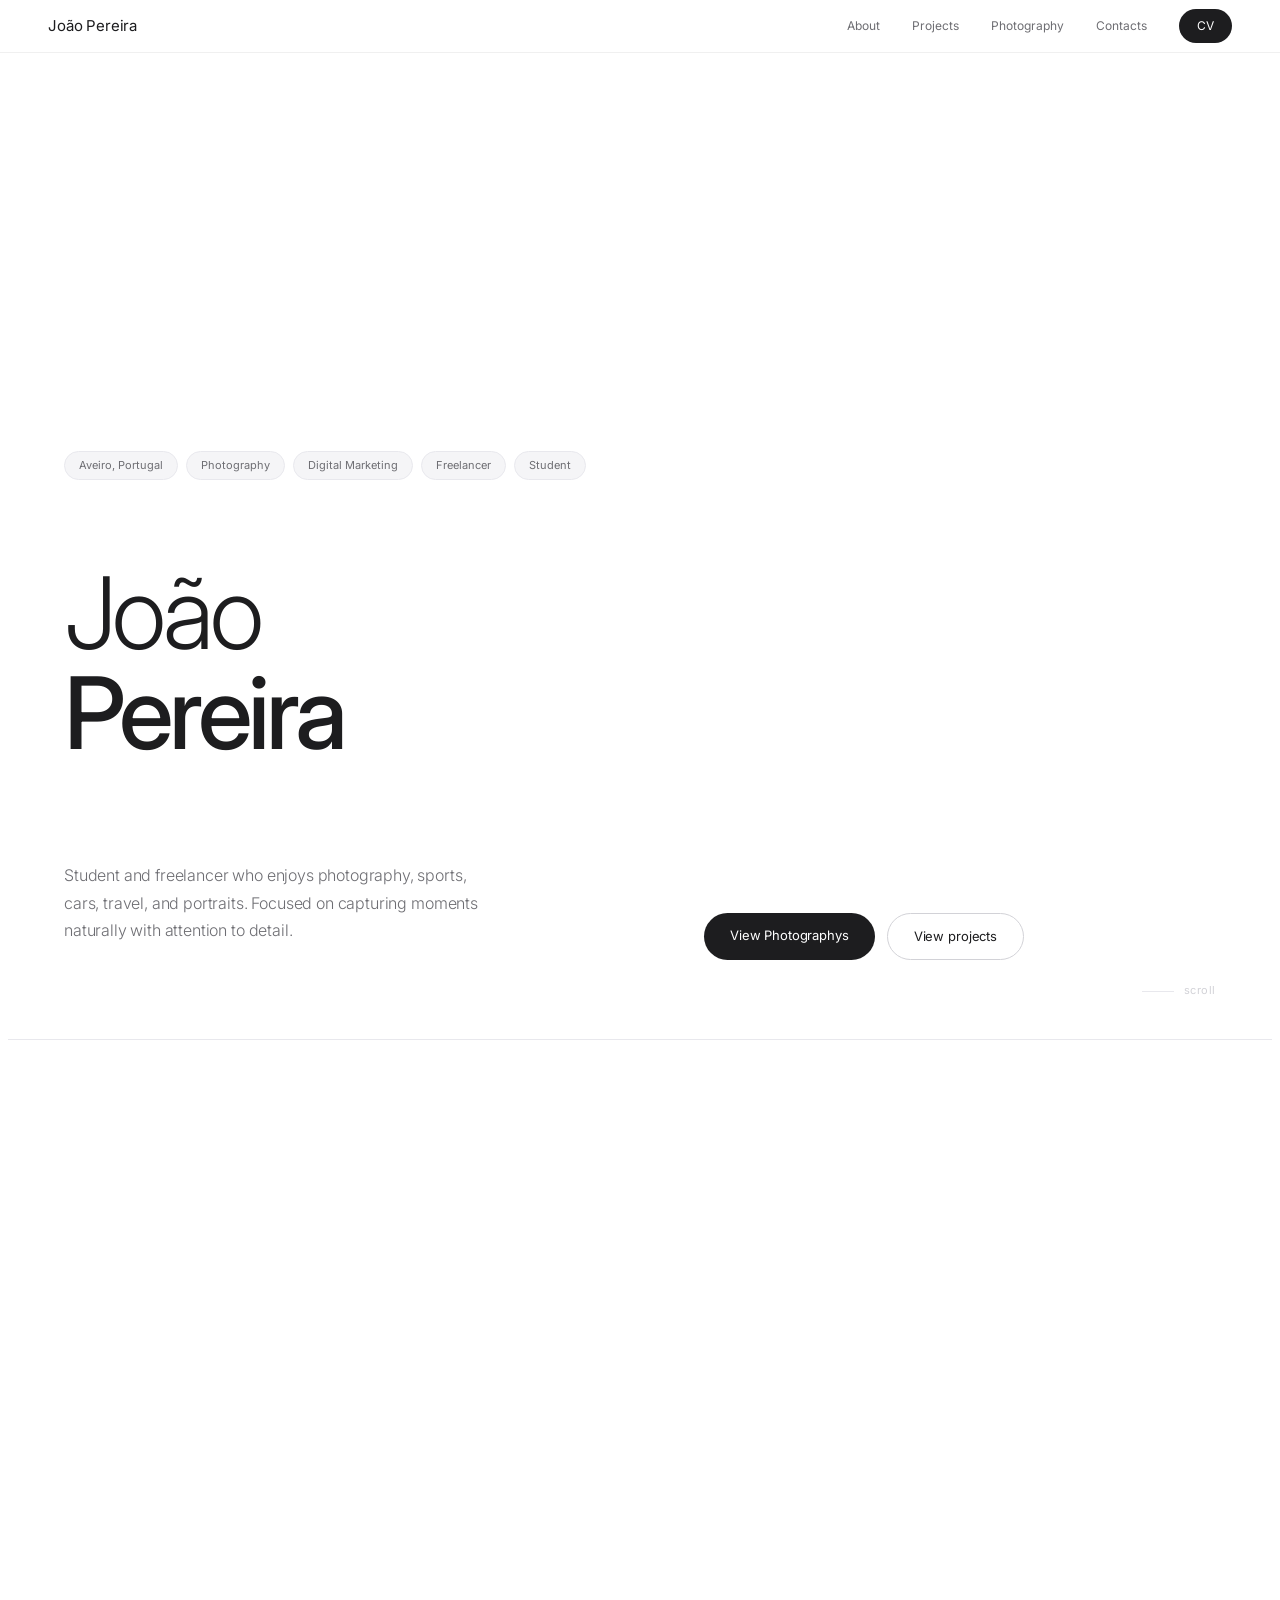
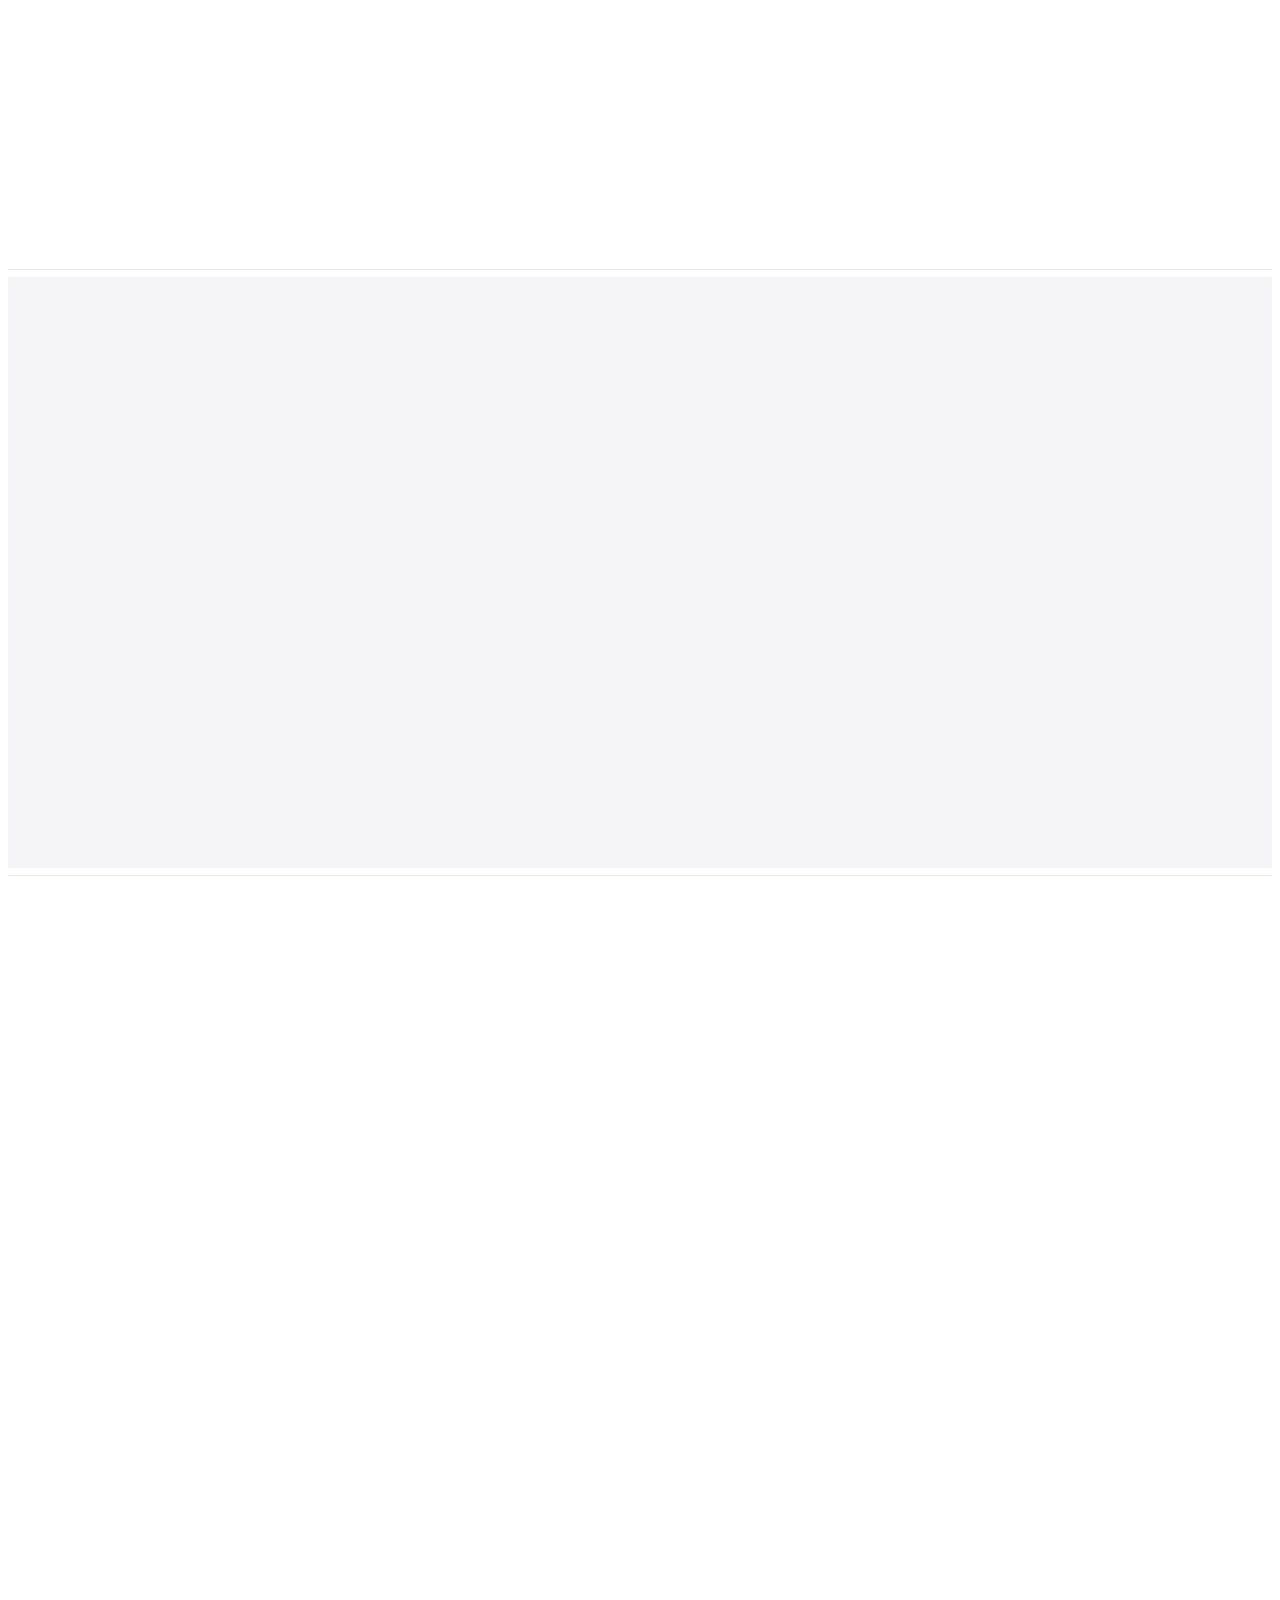
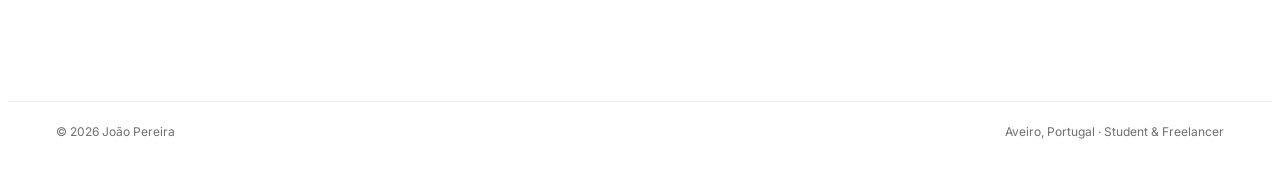
==== index.html @ 610ff846 "Remove duplicate script tag in index.html" ====
<!DOCTYPE html>
<html lang="pt">
<head>
<link rel="stylesheet" href="style.css">
<meta charset="UTF-8">
<meta name="viewport" content="width=device-width, initial-scale=1.0">
<title>João Pereira</title>
<link rel="icon" type="image/png" sizes="32x32" href="logoJP_3.png">
<link href="https://fonts.googleapis.com/css2?family=Inter:wght@300;400;500&display=swap" rel="stylesheet">
</head>
<script src="script.js" defer></script>
<body>

<header>
  <a href="#" class="logo">João Pereira</a>
  <nav>
    <a href="#sobre">About</a>
    <a href="#projetos">Projects</a>
    <a href="#fotografia">Photography</a>
    <a href="#contacto">Contacts</a>
    <a href="#" onclick="openCV();return false;" class="nav-cv">CV</a>
  </nav>
</header>

<section class="hero">
  <div class="hero-bg-img"></div>
  <div class="hero-content">
    <div class="hero-chips">
      <span class="chip">Aveiro, Portugal</span>
      <span class="chip">Photography</span>
      <span class="chip">Digital Marketing</span>
      <span class="chip">Freelancer</span>
      <span class="chip">Student</span>
    </div>
    <h1 class="hero-title">João<br><strong>Pereira</strong></h1>
    <div class="hero-bottom">
      <p class="hero-desc">Student and freelancer who enjoys photography, sports, cars, travel, and portraits. Focused on capturing moments naturally with attention to detail.</p>
      <div class="hero-actions">
        <a href="#fotografia" class="btn-dark">View Photographys</a>
        <a href="#projetos" class="btn-outline">View projects</a>
      </div>
    </div>
  </div>
  <div class="scroll-hint">scroll</div>
</section>

<hr class="divider">

<section id="sobre">
  <div class="section-wrap">
    <div class="about-grid">
      <div class="reveal">
        <img class="about-img" src="https://images.unsplash.com/photo-1552374196-c4e7ffc6e126?w=700&q=85" alt="João Pereira">
      </div>
      <div class="about-text reveal rd2">
        <div>
          <p class="eyebrow">About Me</p>
          <h2 class="sec-title">Student.<br>Freelancer.<br>Photographer.</h2>
        </div>
        <p class="sec-body">Working student exploring photography. I shoot sports, cars, travel, and portraits, with a natural style and attention to detail.</p>
        <div class="about-tags">
          <span class="tag">Photoshop</span>
          <span class="tag">Canva</span>
          <span class="tag">Figma</span>
          <span class="tag">Premiere Pro</span>
          <span class="tag">Digital Marketing</span>
          <span class="tag">Digital Content</span>
        </div>
        <div class="about-stats">
          <div class="stat-cell"><div class="stat-n">6+</div><div class="stat-l">Photo Sessions</div></div>
          <div class="stat-cell"><div class="stat-n">4</div><div class="stat-l">Countries</div></div>
          <div class="stat-cell"><div class="stat-n">2</div><div class="stat-l">Work Experience</div></div>
        </div>
        <div style="display:flex;gap:12px;flex-wrap:wrap;">
          <a href="#" onclick="openCV();return false;" class="btn-dark">View CV</a>
          <a href="#contacto" class="btn-outline">Contact</a>
        </div>
      </div>
    </div>
  </div>
</section>

<hr class="divider">

<section class="projects-bg" id="projetos">
  <div class="section-wrap">
    <div class="projects-header reveal">
      <div>
        <p class="eyebrow">Selected Project</p>
        <h2 class="sec-title">Projects</h2>
      </div>
      <p class="sec-body" style="max-width:300px;font-size:13px;">Click in each project to see photos and details.</p>
    </div>
    <div class="projects-list reveal">

      <div class="project-row" onclick="toggleProject('p1')">
        <span class="proj-num">01</span>
        <div class="proj-info">
          <span class="proj-name">Marketing Associate — Moovflex</span>
          <span class="proj-desc">Content creation, client work, and support across different areas at Moov</span>
        </div>
        <div class="proj-tags">
          <span class="proj-tag">StartUp</span>
          <span class="proj-tag">Marketing</span>
          <span class="proj-tag">UI UX</span>
          <span class="proj-tag">Business Development</span>
          <span class="proj-tag">2025–atual</span>
        </div>
        <span class="proj-arrow">→</span>
      </div>
      <div class="proj-panel" id="p1">
        <p class="proj-panel-text">Responsible for producing photo and video content, assisting with projects, and contributing to the brand’s overall development.</p>
        <div class="proj-panel-imgs">
          <img src="https://images.unsplash.com/photo-1571019613454-1cb2f99b2d8b?w=600&q=85" alt="">
          <img src="https://images.unsplash.com/photo-1529900748604-07564a03e7a6?w=600&q=85" alt="">
          <img src="https://images.unsplash.com/photo-1517466787929-bc90951d0974?w=600&q=85" alt="">
        </div>
      </div>

      <div class="project-row" onclick="toggleProject('p2')">
        <span class="proj-num">02</span>
        <div class="proj-info">
          <span class="proj-name">Marketing Intern — Biselarte</span>
          <span class="proj-desc">Content creation, market research, and support across different areas.</span>
        </div>
        <div class="proj-tags">
          <span class="proj-tag">Marketing</span>
          <span class="proj-tag">Newsletter</span>
          <span class="proj-tag">Content</span>
          <span class="proj-tag">2025–2025</span>
        </div>
        <span class="proj-arrow">→</span>
      </div>
      <div class="proj-panel" id="p2">
        <p class="proj-panel-text">Responsible for developing visual content, assisting with client communication, analyzing pricing and competitors, and supporting marketing activities.</p>
        <div class="proj-panel-imgs">
          <img src="https://images.unsplash.com/photo-1544636331-e26879cd4d9b?w=600&q=85" alt="">
          <img src="https://images.unsplash.com/photo-1502877338535-766e1452684a?w=600&q=85" alt="">
          <img src="https://images.unsplash.com/photo-1469285994282-454ceb49e63c?w=600&q=85" alt="">
        </div>
      </div>
      
    </div>
  </div>
</section>

<hr class="divider">

<section id="fotografia">
  <div class="section-wrap" style="padding-bottom:40px;">
    <div class="reveal">
      <p class="eyebrow">Photography Portfolio</p>
      <h2 class="sec-title">Photo Sessions</h2>
    </div>
  </div>
  <div class="photo-grid reveal">
    <div class="photo-card span2 tall" onclick="openGallery('acores')">
      <img src="https://images.unsplash.com/photo-1559827260-dc66d52bef19?w=1800&q=85" alt="Açores">
      <div class="photo-info">
        <div class="photo-meta"><span class="photo-cat">Landscapes</span><span class="photo-name">Azores</span><span class="photo-year">2025</span></div>
        <button class="photo-open" onclick="event.stopPropagation();openGallery('acores')">+</button>
      </div>
    </div>
    <div class="photo-card normal" onclick="openGallery('caramulo')">
      <img src="https://images.unsplash.com/photo-1544636331-e26879cd4d9b?w=900&q=85" alt="Caramulo">
      <div class="photo-info">
        <div class="photo-meta"><span class="photo-cat">Cars</span><span class="photo-name">Caramulo</span><span class="photo-year">2025</span></div>
        <button class="photo-open" onclick="event.stopPropagation();openGallery('caramulo')">+</button>
      </div>
    </div>
    <div class="photo-card normal" onclick="openGallery('anadia')">
      <img src="https://images.unsplash.com/photo-1529900748604-07564a03e7a6?w=900&q=85" alt="Anadia">
      <div class="photo-info">
        <div class="photo-meta"><span class="photo-cat">Sports</span><span class="photo-name">Anadia</span><span class="photo-year">2025</span></div>
        <button class="photo-open" onclick="event.stopPropagation();openGallery('anadia')">+</button>
      </div>
    </div>
    <div class="photo-card normal" onclick="openGallery('malta')">
      <img src="https://images.unsplash.com/photo-1507003211169-0a1dd7228f2d?w=900&q=85" alt="Malta">
      <div class="photo-info">
        <div class="photo-meta"><span class="photo-cat">Trip</span><span class="photo-name">Malta</span><span class="photo-year">2025</span></div>
        <button class="photo-open" onclick="event.stopPropagation();openGallery('malta')">+</button>
      </div>
    </div>
    <div class="photo-card normal" onclick="openGallery('suecia')">
      <img src="https://images.unsplash.com/photo-1509356843151-3e7d96241e11?w=900&q=85" alt="Suécia">
      <div class="photo-info">
        <div class="photo-meta"><span class="photo-cat">Trip</span><span class="photo-name">Sweden</span><span class="photo-year">2026</span></div>
        <button class="photo-open" onclick="event.stopPropagation();openGallery('suecia')">+</button>
      </div>
    </div>
    <div class="photo-card normal" onclick="openGallery('noruega')">
      <img src="https://images.unsplash.com/photo-1531366936337-7c912a4589a7?w=900&q=85" alt="Noruega">
      <div class="photo-info">
        <div class="photo-meta"><span class="photo-cat">Trip</span><span class="photo-name">Norway</span><span class="photo-year">2026</span></div>
        <button class="photo-open" onclick="event.stopPropagation();openGallery('noruega')">+</button>
      </div>
    </div>
  </div>
</section>

<hr class="divider" style="margin-top:2px;">

<section id="contacto">
  <div class="section-wrap">
    <div class="contact-grid">
      <div class="reveal">
        <p class="eyebrow">Contact</p>
        <h2 class="sec-title">Lets<br>work together.</h2>
        <p class="sec-body" style="margin-top:16px;">Available for photo sessions, digital content and arketing strategy.</p>
      </div>
      <div class="reveal rd2">
        <div class="contact-fields">
          <div class="contact-row"><span class="contact-label">E-mail</span><a href="mailto:joaopedrops@gmail.com" class="contact-val">joottapedro@gmail.com</a></div>
          <div class="contact-row"><span class="contact-label">Phone</span><span class="contact-val">+351 926 989 163</span></div>
          <div class="contact-row"><span class="contact-label">Location</span><span class="contact-val">Aveiro, Portugal</span></div>
          <div class="contact-row"><span class="contact-label">Available</span><span class="contact-val" style="color:#34c759;">Available</span></div>
        </div>
        <div style="display:flex;gap:12px;margin-top:28px;flex-wrap:wrap;">
          <a href="mailto:joottapedro@gmail.com" class="btn-dark">Send message</a>
          <a href="#" onclick="openCV();return false;" class="btn-dark">View CV</a>
        </div>
      </div>
    </div>
  </div>
</section>

<footer>
  <span>© 2026 João Pereira</span>
  <span>Aveiro, Portugal · Student & Freelancer</span>
</footer>

<div class="gallery-overlay" id="galleryOverlay">
  <div class="gal-header">
    <div><div class="gal-title" id="galTitle"></div><div class="gal-subtitle" id="galSub"></div></div>
    <button class="gal-close" onclick="closeGallery()">✕</button>
  </div>
  <div class="gal-stage">
    <button class="gal-btn gal-prev" onclick="changePhoto(-1)">‹</button>
    <img id="galImg" src="" alt="">
    <button class="gal-btn gal-next" onclick="changePhoto(1)">›</button>
  </div>
  <div class="gal-footer">
    <span class="gal-counter" id="galCounter"></span>
    <div class="gal-thumbs" id="galThumbs"></div>
  </div>
</div>
</body>
</html>
---- style.css ----
<style>
*, *::before, *::after { box-sizing: border-box; margin: 0; padding: 0; }
:root { --bg:#ffffff; --bg2:#f5f5f7; --text:#1d1d1f; --muted:#6e6e73; --light:#d2d2d7; --xlight:#e8e8ed; }
html { scroll-behavior: smooth; }
body { font-family:'Inter',-apple-system,sans-serif; background:var(--bg); color:var(--text); font-size:14px; line-height:1.6; -webkit-font-smoothing:antialiased; }

header { position:fixed; top:0; left:0; right:0; z-index:200; height:52px; display:flex; align-items:center; justify-content:space-between; padding:0 48px; background:rgba(255,255,255,0.88); backdrop-filter:saturate(180%) blur(20px); border-bottom:1px solid rgba(0,0,0,0.06); }
.logo { font-size:15px; font-weight:400; color:var(--text); text-decoration:none; letter-spacing:-0.01em; }
nav { display:flex; gap:32px; align-items:center; }
nav a { font-size:12px; font-weight:400; color:var(--muted); text-decoration:none; transition:color 0.2s; }
nav a:hover { color:var(--text); }
.nav-cv { padding:7px 18px; background:var(--text); color:#fff!important; border-radius:999px; font-size:12px!important; transition:background 0.2s!important; }
.nav-cv:hover { background:#444!important; }

.hero { min-height:100vh; display:flex; flex-direction:column; justify-content:flex-end; padding:52px 56px 72px; position:relative; overflow:hidden; }
.hero-bg-img { position:absolute; inset:0; background:url('https://images.unsplash.com/photo-1486325212027-8081e485255e?w=1800&q=85') center/cover no-repeat; opacity:0.06; }
.hero-content { position:relative; z-index:1; max-width:960px; }
.hero-chips { display:flex; gap:8px; flex-wrap:wrap; margin-bottom:36px; opacity:0; animation:fadeUp 0.6s ease 0.3s forwards; }
.chip { display:inline-block; padding:5px 14px; border:1px solid var(--xlight); border-radius:999px; font-size:11px; color:var(--muted); background:var(--bg2); }
.hero-title { font-size:clamp(52px,8vw,100px); font-weight:300; letter-spacing:-0.04em; line-height:1.0; color:var(--text); opacity:0; animation:fadeUp 0.9s ease 0.5s forwards; }
.hero-title strong { font-weight:500; }
.hero-title em { font-style:italic; font-weight:300; color:var(--muted); }
.hero-bottom { display:flex; justify-content:space-between; align-items:flex-end; margin-top:48px; flex-wrap:wrap; gap:24px; opacity:0; animation:fadeUp 0.7s ease 0.9s forwards; }
.hero-desc { font-size:16px; font-weight:300; color:var(--muted); max-width:420px; line-height:1.7; letter-spacing:-0.01em; }
.hero-actions { display:flex; gap:12px; flex-wrap:wrap; }
.btn-dark { display:inline-block; padding:12px 26px; background:var(--text); color:#fff; font-size:13px; font-weight:400; text-decoration:none; border-radius:999px; transition:background 0.2s; letter-spacing:-0.01em; }
.btn-dark:hover { background:#333; }
.btn-outline { display:inline-block; padding:12px 26px; background:transparent; color:var(--text); font-size:13px; font-weight:400; text-decoration:none; border-radius:999px; border:1px solid var(--light); transition:border-color 0.2s; letter-spacing:-0.01em; }
.btn-outline:hover { border-color:#999; }
.scroll-hint { position:absolute; bottom:32px; right:56px; display:flex; align-items:center; gap:10px; font-size:11px; color:var(--light); letter-spacing:0.05em; opacity:0; animation:fadeUp 0.6s ease 1.4s forwards; }
.scroll-hint::before { content:''; width:32px; height:1px; background:var(--xlight); }

@keyframes fadeUp { from{opacity:0;transform:translateY(20px)} to{opacity:1;transform:translateY(0)} }
.reveal { opacity:0; transform:translateY(28px); transition:opacity 0.8s ease,transform 0.8s ease; }
.reveal.visible { opacity:1; transform:none; }
.rd1{transition-delay:0.1s} .rd2{transition-delay:0.2s} .rd3{transition-delay:0.3s}

hr.divider { border:none; border-top:1px solid var(--xlight); }
.section-wrap { max-width:1100px; margin:0 auto; padding:100px 48px; }
.eyebrow { font-size:11px; font-weight:500; color:var(--muted); letter-spacing:0.05em; text-transform:uppercase; margin-bottom:14px; }
.sec-title { font-size:clamp(28px,4vw,44px); font-weight:300; letter-spacing:-0.03em; line-height:1.1; color:var(--text); }
.sec-body { font-size:15px; font-weight:300; color:var(--muted); line-height:1.7; letter-spacing:-0.01em; }

.about-grid { display:grid; grid-template-columns:1fr 1.4fr; gap:80px; align-items:center; }
.about-img { width:100%; aspect-ratio:3/4; object-fit:cover; border-radius:16px; display:block; filter:grayscale(10%); }
.about-text { display:flex; flex-direction:column; gap:20px; }
.about-tags { display:flex; flex-wrap:wrap; gap:8px; }
.tag { padding:6px 14px; background:var(--bg2); border-radius:999px; font-size:12px; color:var(--muted); border:1px solid var(--xlight); }
.about-stats { display:grid; grid-template-columns:repeat(3,1fr); gap:1px; background:var(--xlight); border:1px solid var(--xlight); border-radius:14px; overflow:hidden; }
.stat-cell { background:var(--bg); padding:18px 20px; }
.stat-n { font-size:26px; font-weight:300; letter-spacing:-0.03em; line-height:1; color:var(--text); }
.stat-l { font-size:11px; color:var(--muted); margin-top:4px; }

.projects-bg { background:var(--bg2); }
.projects-header { display:flex; justify-content:space-between; align-items:flex-end; margin-bottom:48px; flex-wrap:wrap; gap:16px; }
.projects-list { display:flex; flex-direction:column; gap:2px; }
.project-row { display:grid; grid-template-columns:64px 1fr auto auto; gap:24px; align-items:center; padding:24px 28px; background:var(--bg); text-decoration:none; color:var(--text); transition:box-shadow 0.2s; cursor:pointer; }
.project-row:first-child { border-radius:14px 14px 0 0; }
.project-row:last-child,.project-row:nth-last-child(2) { }
.project-row:hover { box-shadow:0 2px 24px rgba(0,0,0,0.07); z-index:1; position:relative; }
.proj-num { font-size:12px; color:var(--light); font-weight:300; }
.proj-info { display:flex; flex-direction:column; gap:3px; }
.proj-name { font-size:16px; font-weight:400; letter-spacing:-0.01em; color:var(--text); }
.proj-desc { font-size:12px; color:var(--muted); font-weight:300; }
.proj-tags { display:flex; gap:6px; flex-wrap:wrap; }
.proj-tag { padding:4px 12px; background:var(--bg2); border-radius:999px; font-size:11px; color:var(--muted); }
.proj-arrow { font-size:18px; color:var(--light); transition:transform 0.2s,color 0.2s; }
.project-row:hover .proj-arrow { transform:translateX(4px); color:var(--text); }
.proj-panel { display:none; background:var(--bg); border-top:1px solid var(--xlight); padding:28px 28px 28px calc(64px + 24px + 28px); }
.proj-panel.open { display:block; }
.proj-panel-text { font-size:13px; font-weight:300; color:var(--muted); line-height:1.7; margin-bottom:20px; }
.proj-panel-imgs { display:grid; grid-template-columns:1fr 1fr 1fr; gap:10px; }
.proj-panel-imgs img { width:100%; height:180px; object-fit:cover; border-radius:10px; filter:grayscale(10%); transition:transform 0.4s; cursor:pointer; }
.proj-panel-imgs img:hover { transform:scale(1.02); }
.proj-add-note { font-size:11px; color:var(--light); margin-top:12px; }

.photo-grid { display:grid; grid-template-columns:1fr 1fr; gap:2px; background:var(--xlight); }
.photo-card { position:relative; overflow:hidden; background:var(--bg); cursor:pointer; }
.photo-card.span2 { grid-column:span 2; }
.photo-card img { width:100%; height:100%; object-fit:cover; display:block; transition:transform 0.7s cubic-bezier(0.25,0.46,0.45,0.94); filter:grayscale(8%); }
.photo-card.tall img { height:520px; }
.photo-card.normal img { height:360px; }
.photo-card:hover img { transform:scale(1.04); }
.photo-info { position:absolute; bottom:0; left:0; right:0; padding:28px; background:linear-gradient(to top,rgba(0,0,0,0.6) 0%,transparent 100%); color:#fff; display:flex; align-items:flex-end; justify-content:space-between; }
.photo-meta { display:flex; flex-direction:column; gap:2px; }
.photo-cat { font-size:11px; color:rgba(255,255,255,0.5); }
.photo-name { font-size:20px; font-weight:300; letter-spacing:-0.02em; }
.photo-year { font-size:11px; color:rgba(255,255,255,0.4); }
.photo-open { width:38px; height:38px; border-radius:50%; background:rgba(255,255,255,0.15); border:1px solid rgba(255,255,255,0.2); display:flex; align-items:center; justify-content:center; color:#fff; font-size:20px; opacity:0; transform:translateY(6px); transition:opacity 0.3s,transform 0.3s,background 0.2s; cursor:pointer; }
.photo-card:hover .photo-open { opacity:1; transform:translateY(0); }
.photo-open:hover { background:rgba(255,255,255,0.28); }

.gallery-overlay { position:fixed; inset:0; background:rgba(0,0,0,0.96); z-index:500; display:flex; flex-direction:column; opacity:0; pointer-events:none; transition:opacity 0.3s; }
.gallery-overlay.open { opacity:1; pointer-events:all; }
.gal-header { display:flex; justify-content:space-between; align-items:center; padding:20px 40px; border-bottom:1px solid rgba(255,255,255,0.08); flex-shrink:0; }
.gal-title { font-size:16px; font-weight:300; color:#fff; letter-spacing:-0.01em; }
.gal-subtitle { font-size:12px; color:rgba(255,255,255,0.35); margin-top:2px; }
.gal-close { background:rgba(255,255,255,0.1); border:none; color:rgba(255,255,255,0.7); width:32px; height:32px; border-radius:50%; cursor:pointer; font-size:16px; display:flex; align-items:center; justify-content:center; transition:background 0.2s; font-family:'Inter',sans-serif; }
.gal-close:hover { background:rgba(255,255,255,0.2); }
.gal-stage { flex:1; display:flex; align-items:center; justify-content:center; position:relative; padding:24px 72px; min-height:0; }
.gal-stage img { max-height:100%; max-width:100%; object-fit:contain; border-radius:4px; transition:opacity 0.25s; }
.gal-btn { position:absolute; top:50%; transform:translateY(-50%); background:rgba(255,255,255,0.08); border:1px solid rgba(255,255,255,0.1); color:rgba(255,255,255,0.6); width:44px; height:44px; border-radius:50%; cursor:pointer; font-size:20px; display:flex; align-items:center; justify-content:center; transition:background 0.2s; font-family:'Inter',sans-serif; }
.gal-btn:hover { background:rgba(255,255,255,0.16); }
.gal-prev { left:20px; } .gal-next { right:20px; }
.gal-footer { display:flex; align-items:center; justify-content:space-between; padding:14px 40px 24px; flex-shrink:0; }
.gal-counter { font-size:12px; color:rgba(255,255,255,0.3); font-weight:300; }
.gal-thumbs { display:flex; gap:6px; overflow-x:auto; scrollbar-width:none; }
.gal-thumbs::-webkit-scrollbar { display:none; }
.g-thumb { width:56px; height:40px; object-fit:cover; cursor:pointer; opacity:0.3; border-radius:4px; border:1.5px solid transparent; transition:opacity 0.2s,border-color 0.2s; flex-shrink:0; }
.g-thumb.active { opacity:1; border-color:rgba(255,255,255,0.5); }
.g-thumb:hover { opacity:0.65; }

.contact-grid { display:grid; grid-template-columns:1fr 1fr; gap:80px; align-items:start; }
.contact-fields { display:flex; flex-direction:column; }
.contact-row { display:flex; justify-content:space-between; align-items:center; padding:18px 0; border-bottom:1px solid var(--xlight); }
.contact-row:first-child { border-top:1px solid var(--xlight); }
.contact-label { font-size:12px; color:var(--muted); }
.contact-val { font-size:14px; font-weight:300; color:var(--text); text-decoration:none; letter-spacing:-0.01em; transition:color 0.2s; }
a.contact-val:hover { color:var(--muted); }

footer { border-top:1px solid var(--xlight); padding:20px 48px; display:flex; justify-content:space-between; font-size:12px; color:var(--muted); }

@media(max-width:860px){
  header{padding:0 24px;}
  nav a:not(.nav-cv){display:none;}
  .hero{padding:52px 24px 56px;}
  .scroll-hint{display:none;}
  .section-wrap{padding:72px 24px;}
  .about-grid,.contact-grid{grid-template-columns:1fr;gap:40px;}
  .photo-grid{grid-template-columns:1fr;background:none;gap:2px;}
  .photo-card.span2{grid-column:span 1;}
  .photo-card.tall img,.photo-card.normal img{height:260px;}
  .project-row{grid-template-columns:40px 1fr auto;gap:16px;}
  .proj-tags{display:none;}
  .proj-panel{padding:20px;}
  .proj-panel-imgs{grid-template-columns:1fr 1fr;}
  footer{padding:16px 24px;flex-direction:column;gap:4px;}
}
</style>
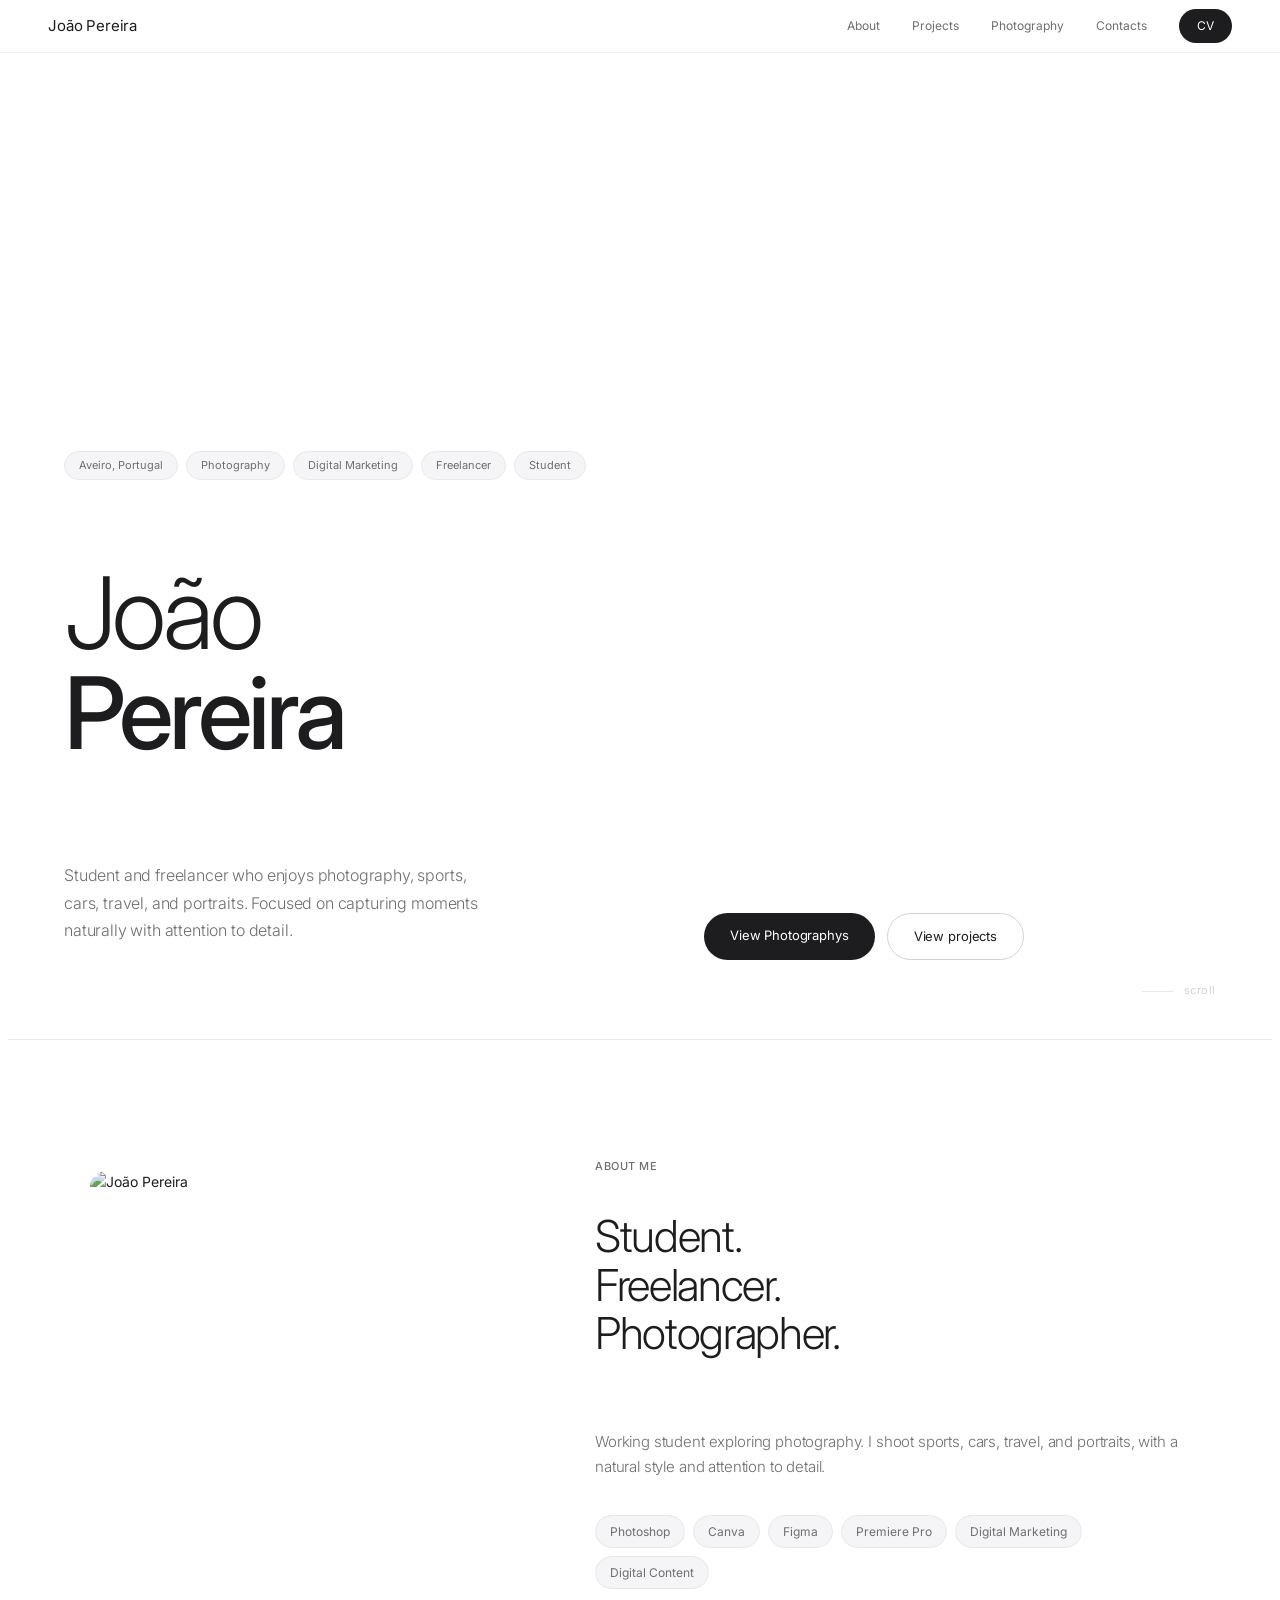
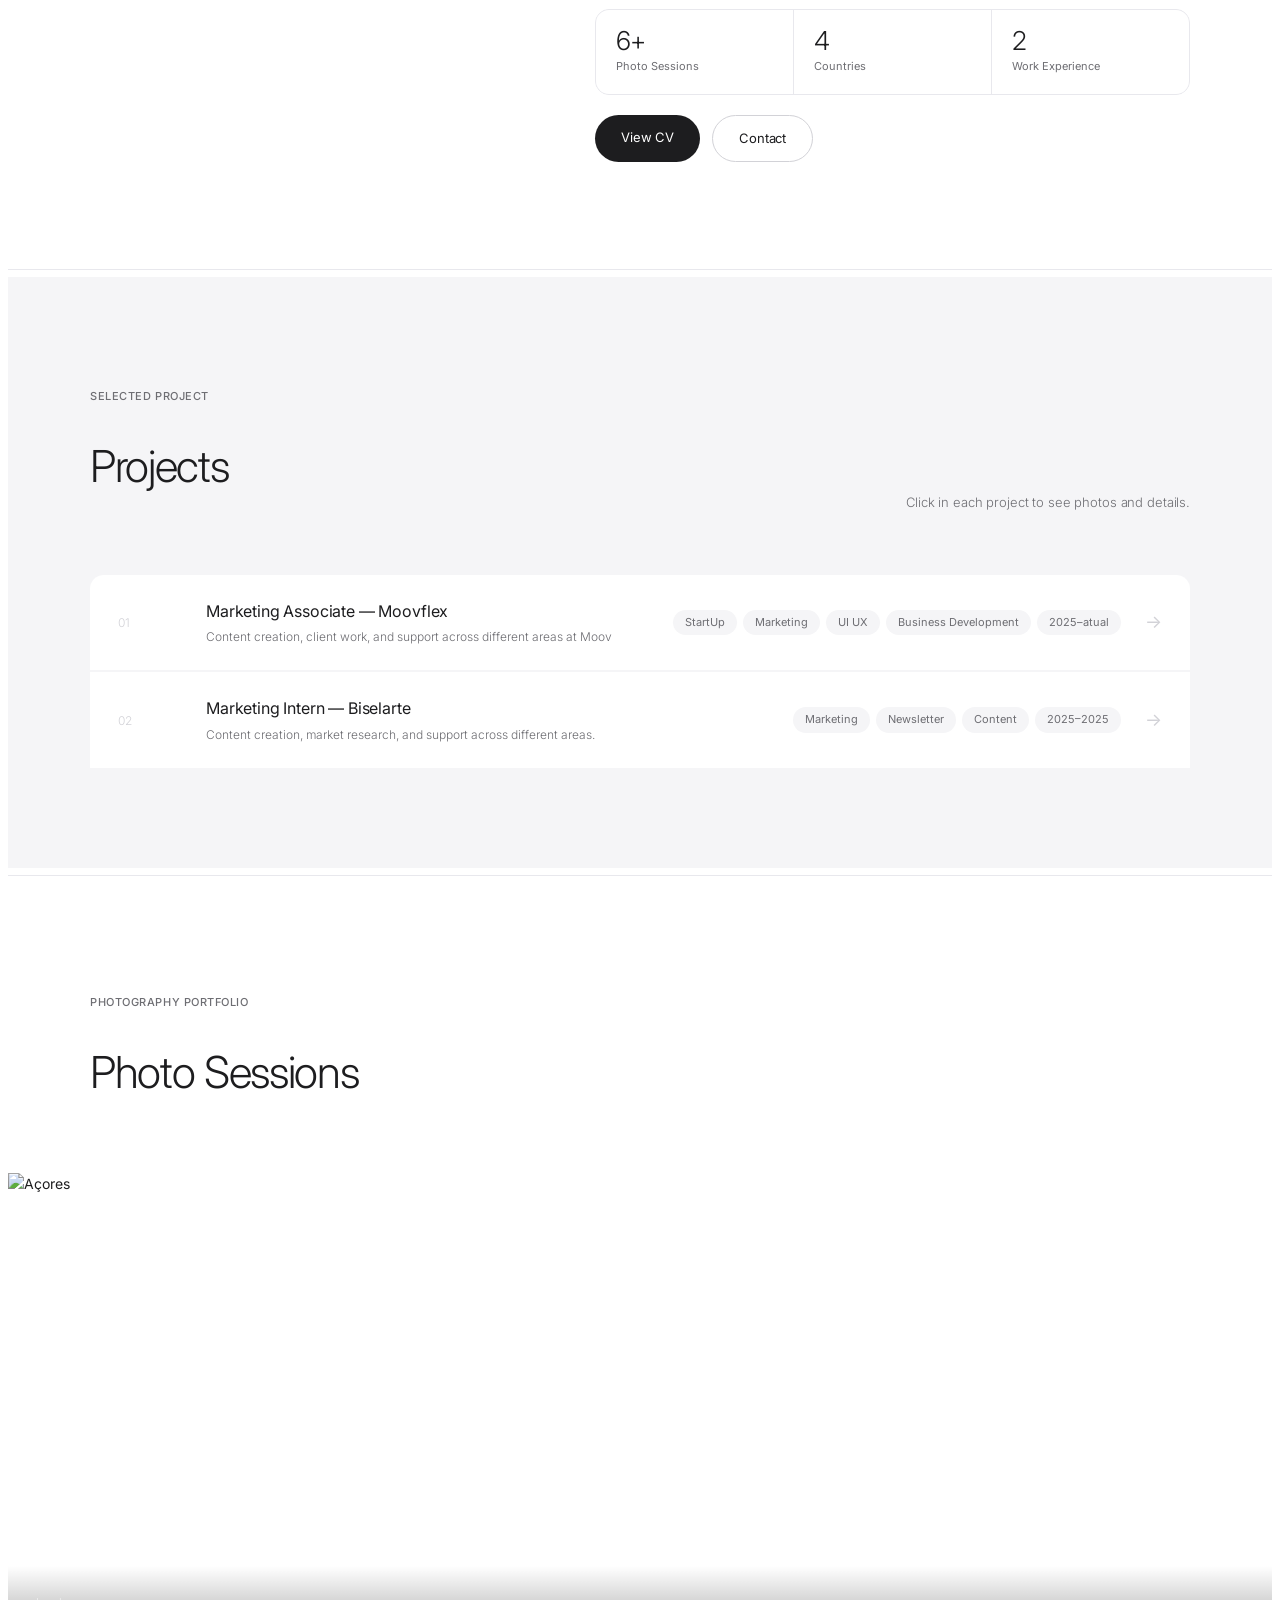
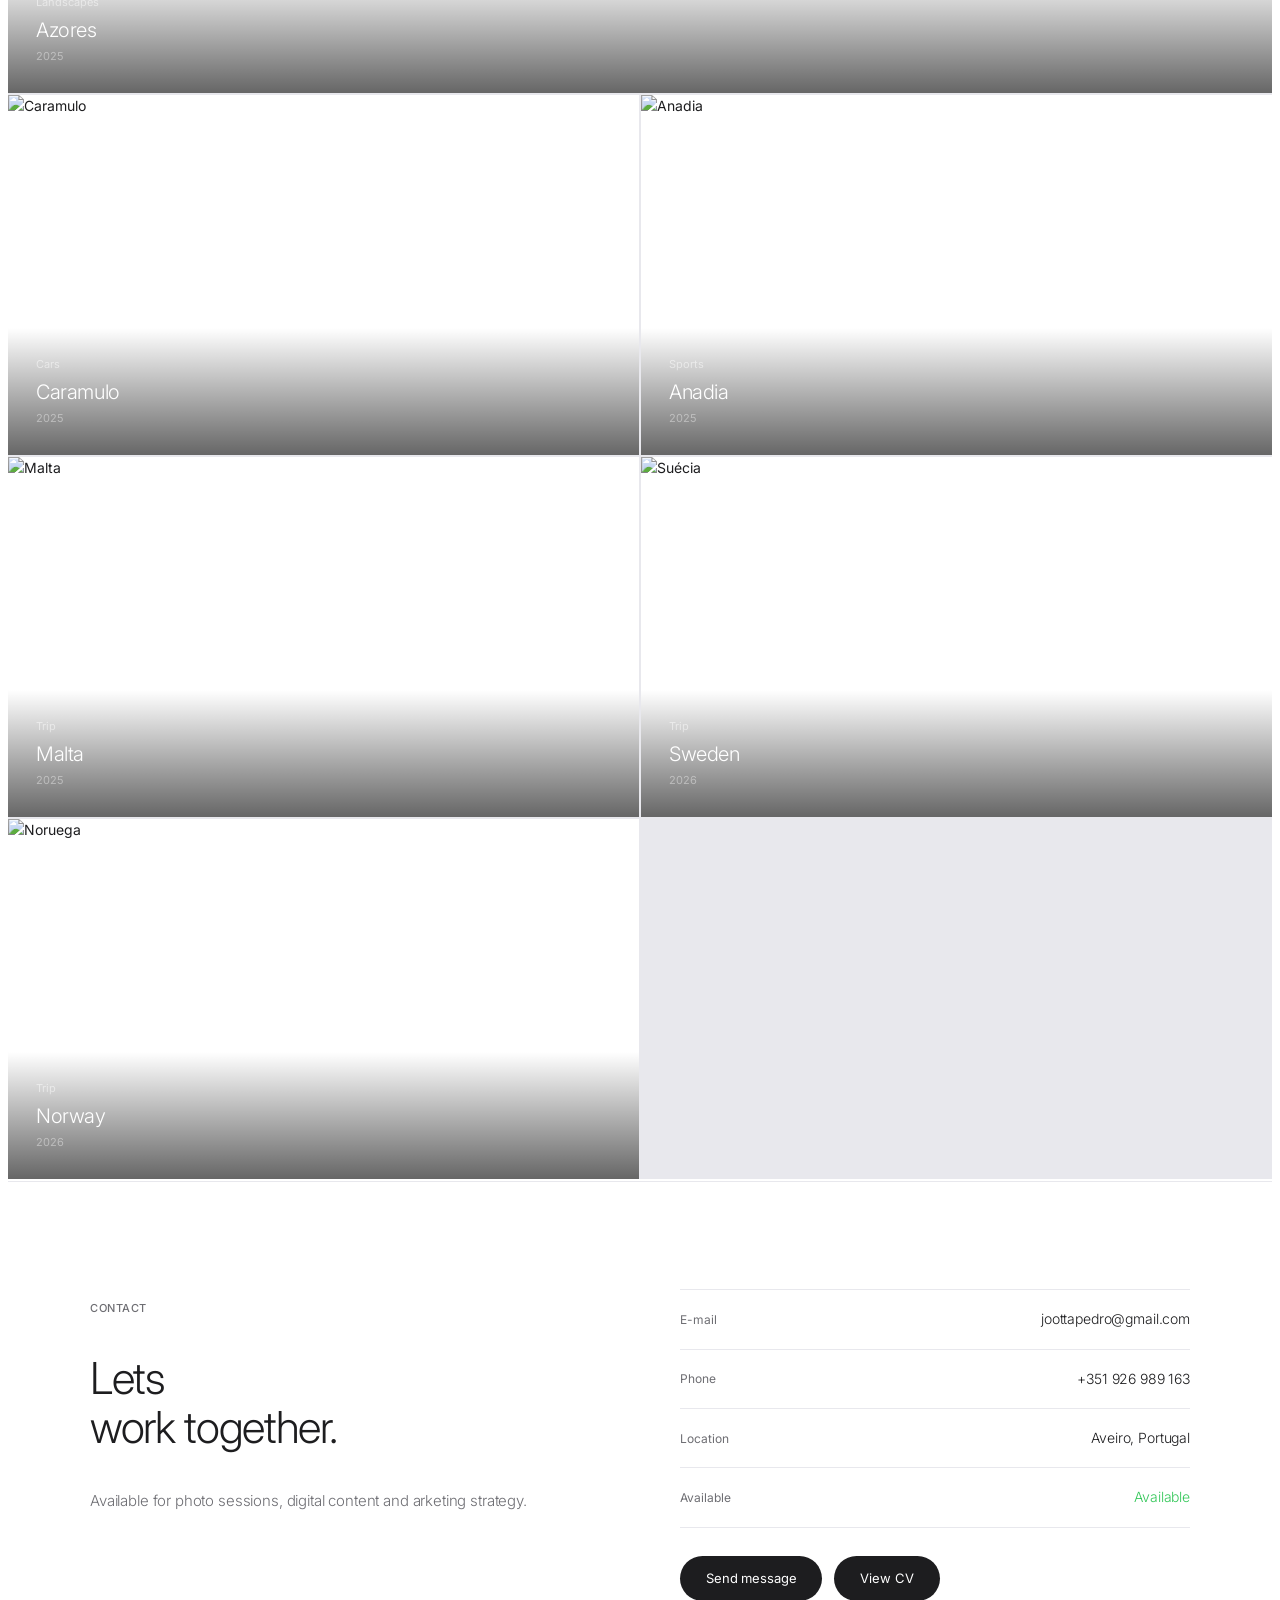
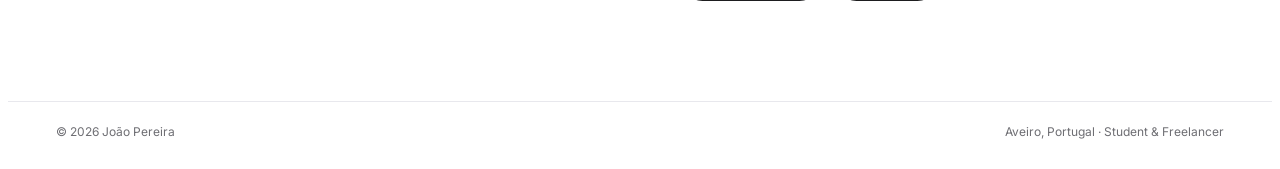
==== commit f7cd5951: "Implement CV overlay with close button and iframe Added a CV overlay with a button to close it and a" ====
--- a/index.html
+++ b/index.html
@@ -8,7 +8,6 @@
 <link rel="icon" type="image/png" sizes="32x32" href="logoJP_3.png">
 <link href="https://fonts.googleapis.com/css2?family=Inter:wght@300;400;500&display=swap" rel="stylesheet">
 </head>
-<script src="script.js" defer></script>
 <body>
 
 <header>
@@ -245,5 +244,17 @@
     <div class="gal-thumbs" id="galThumbs"></div>
   </div>
 </div>
+<!-- CV OVERLAY -->
+<div id="cvOverlay" style="position:fixed;inset:0;background:#fff;z-index:300;transform:translateX(100%);transition:transform 0.45s cubic-bezier(0.25,0.46,0.45,0.94);display:flex;flex-direction:column;">
+  <div style="height:52px;display:flex;align-items:center;padding:0 32px;border-bottom:1px solid #e8e8ed;flex-shrink:0;gap:16px;">
+    <button onclick="closeCV()" style="display:flex;align-items:center;gap:8px;background:none;border:none;cursor:pointer;font-family:'Inter',sans-serif;font-size:13px;color:#6e6e73;">
+      ← Back to Website
+    </button>
+    <span style="font-size:12px;color:#d2d2d7;">|</span>
+    <span style="font-size:13px;color:#1d1d1f;">Curriculum Vitae — João Pereira</span>
+  </div>
+  <iframe src="CV  16032026.pdf" style="flex:1;border:none;width:100%;"></iframe>
+</div>
+<script src="script.js"></script>
 </body>
 </html>
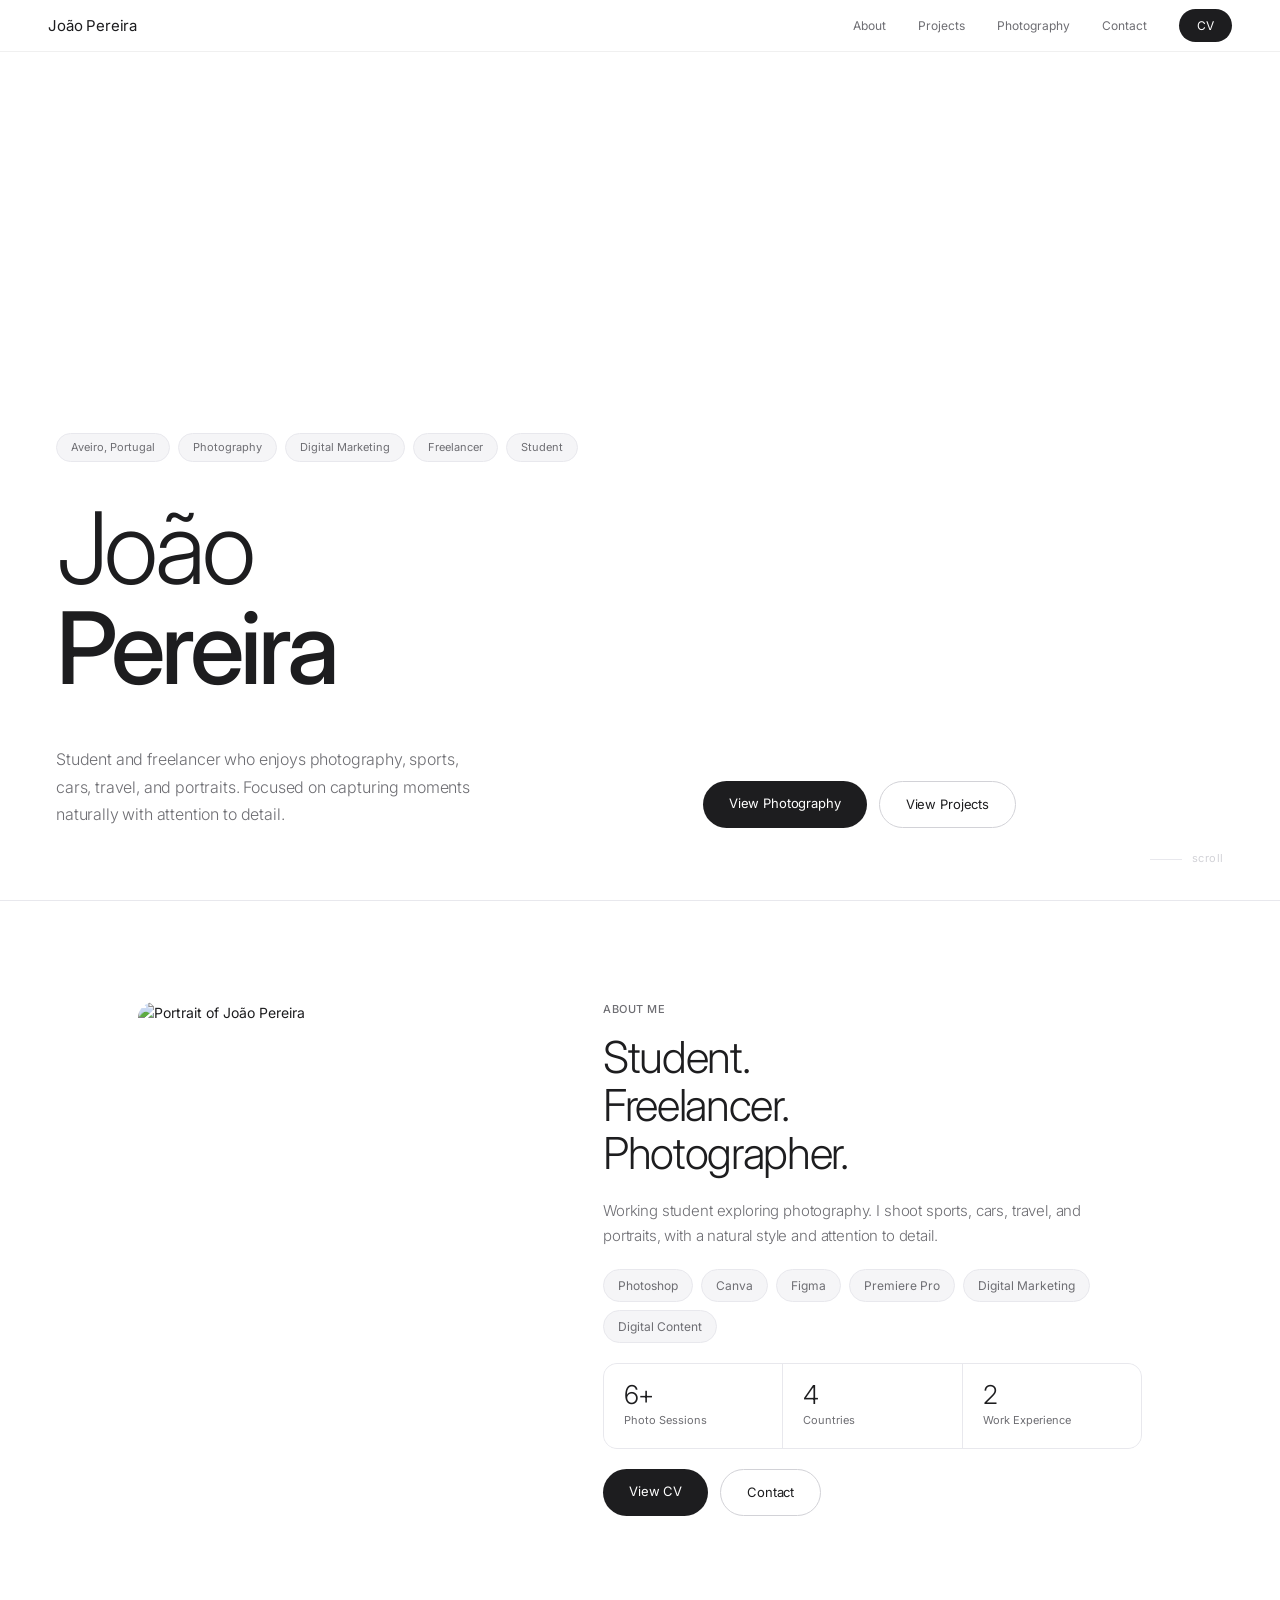
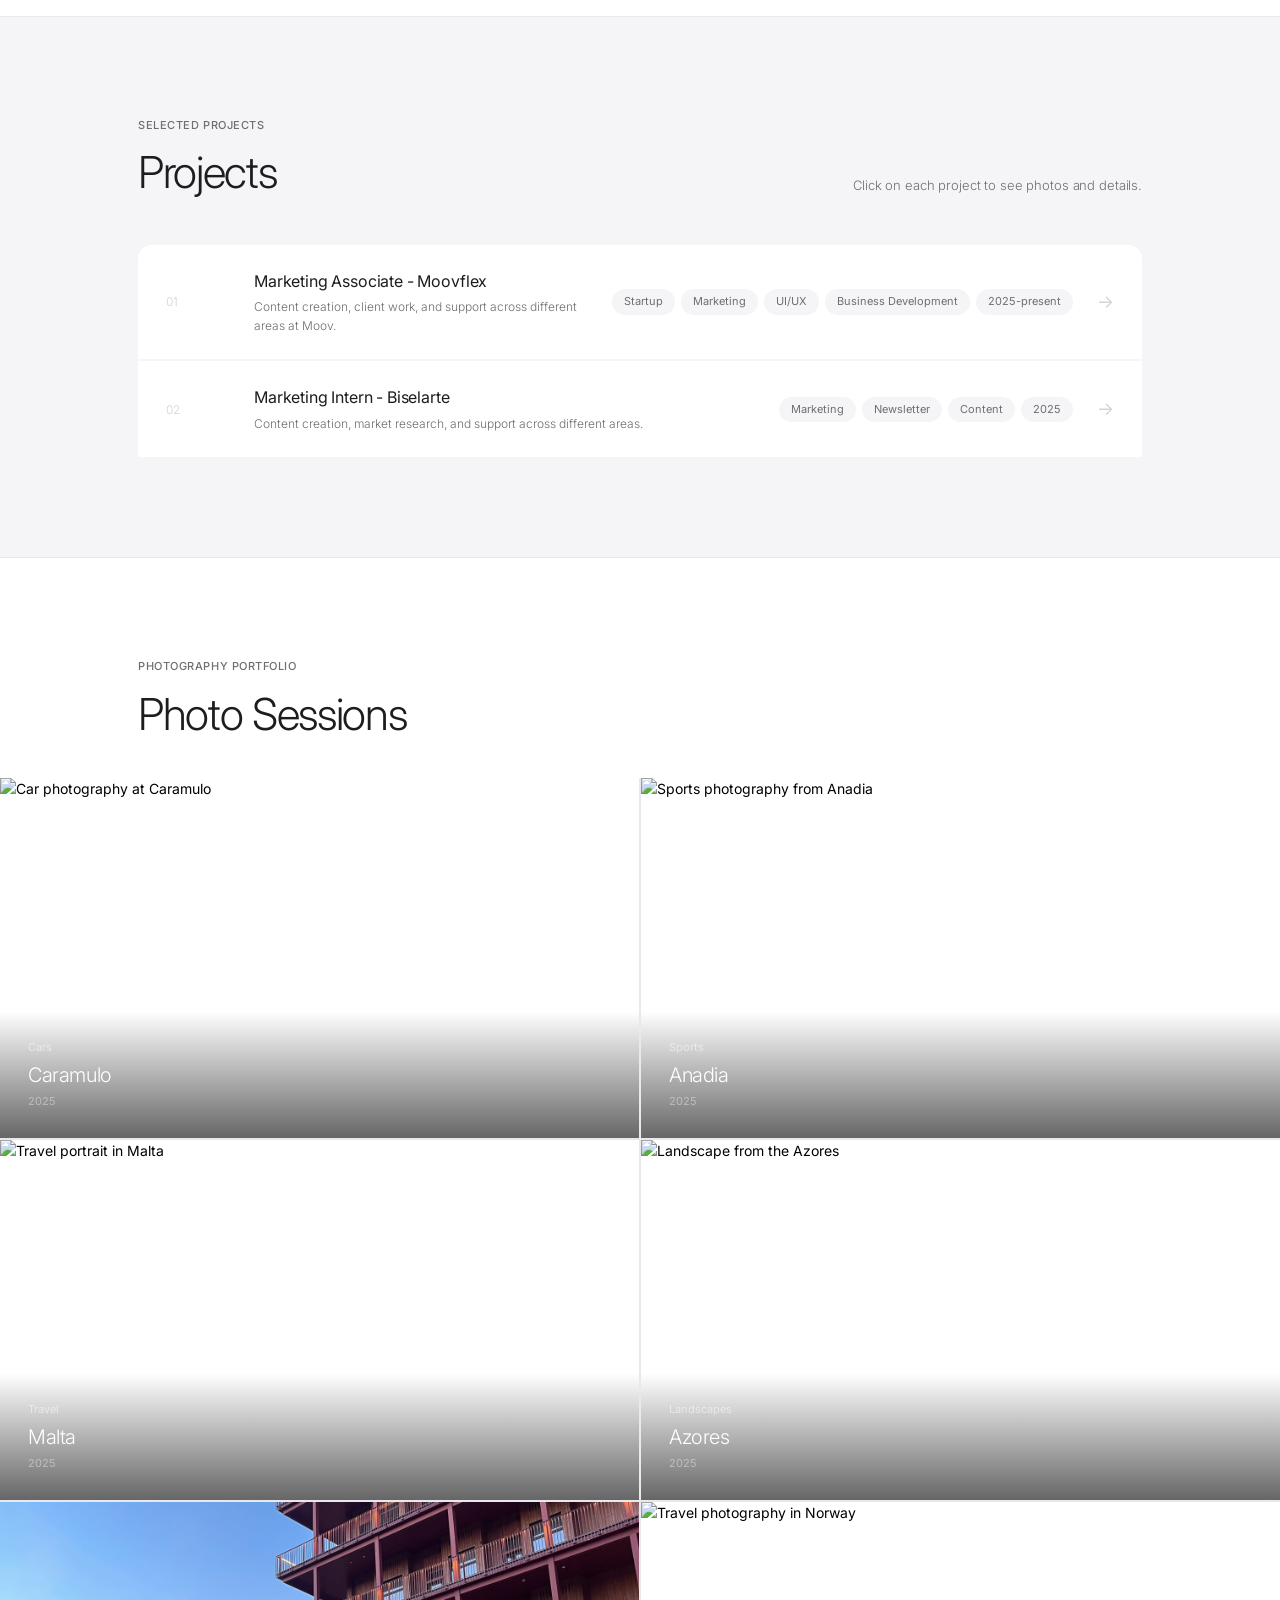
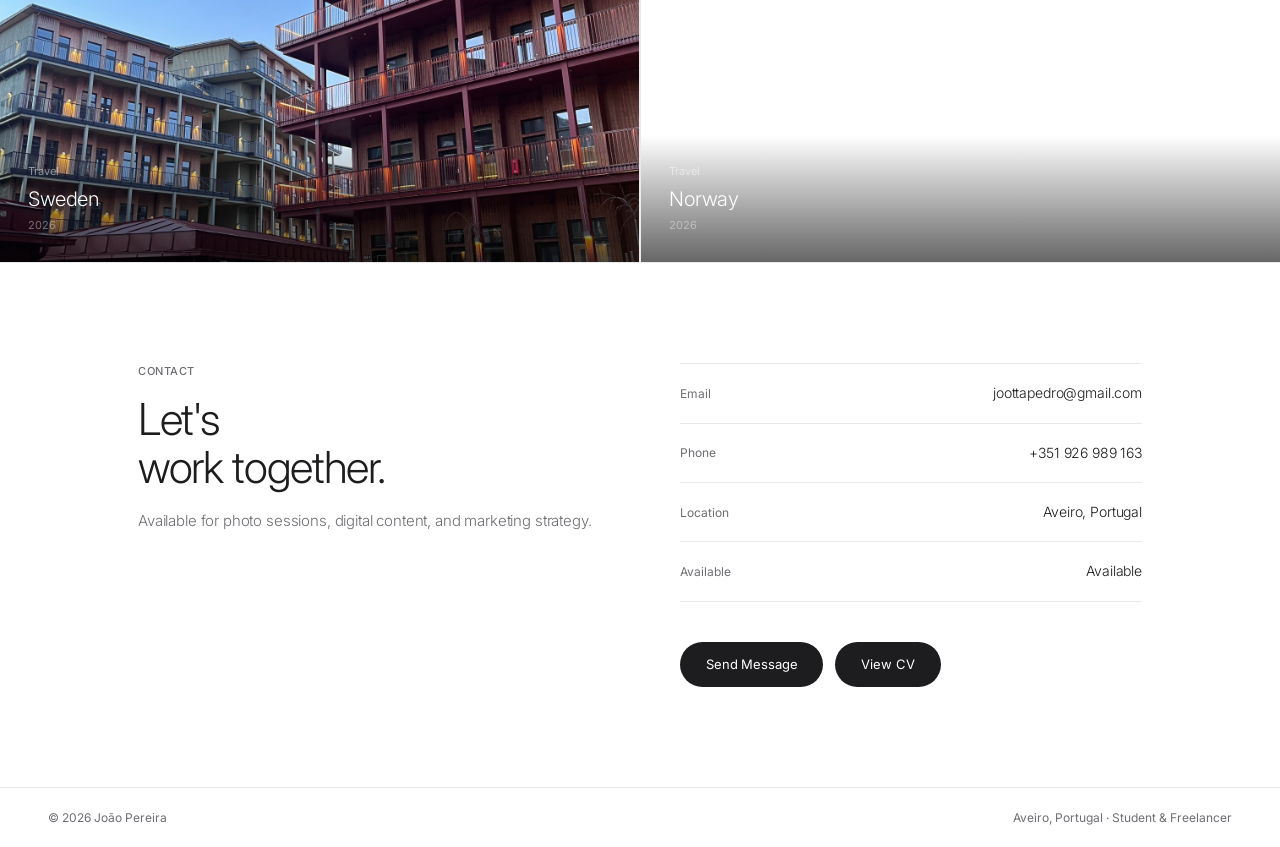
==== commit 46de10e2: "Refresh portfolio site and organize photo galleries" ====
--- a/index.html
+++ b/index.html
@@ -1,260 +1,490 @@
 <!DOCTYPE html>
-<html lang="pt">
+<html lang="en">
 <head>
-<link rel="stylesheet" href="style.css">
-<meta charset="UTF-8">
-<meta name="viewport" content="width=device-width, initial-scale=1.0">
-<title>João Pereira</title>
-<link rel="icon" type="image/png" sizes="32x32" href="logoJP_3.png">
-<link href="https://fonts.googleapis.com/css2?family=Inter:wght@300;400;500&display=swap" rel="stylesheet">
+  <meta charset="UTF-8">
+  <meta name="viewport" content="width=device-width, initial-scale=1.0">
+  <title>João Pereira</title>
+  <meta
+    name="description"
+    content="João Pereira's portfolio featuring photography, projects, and contact information."
+  >
+  <link rel="icon" type="image/png" sizes="32x32" href="logoJP_3.png">
+  <link rel="preconnect" href="https://fonts.googleapis.com">
+  <link rel="preconnect" href="https://fonts.gstatic.com" crossorigin>
+  <link
+    href="https://fonts.googleapis.com/css2?family=Inter:wght@300;400;500&display=swap"
+    rel="stylesheet"
+  >
+  <link rel="stylesheet" href="style.css">
 </head>
 <body>
-
-<header>
-  <a href="#" class="logo">João Pereira</a>
-  <nav>
-    <a href="#sobre">About</a>
-    <a href="#projetos">Projects</a>
-    <a href="#fotografia">Photography</a>
-    <a href="#contacto">Contacts</a>
-    <a href="#" onclick="openCV();return false;" class="nav-cv">CV</a>
-  </nav>
-</header>
-
-<section class="hero">
-  <div class="hero-bg-img"></div>
-  <div class="hero-content">
-    <div class="hero-chips">
-      <span class="chip">Aveiro, Portugal</span>
-      <span class="chip">Photography</span>
-      <span class="chip">Digital Marketing</span>
-      <span class="chip">Freelancer</span>
-      <span class="chip">Student</span>
+  <header>
+    <a href="#" class="logo">João Pereira</a>
+    <nav aria-label="Main navigation">
+      <a href="#sobre">About</a>
+      <a href="#projetos">Projects</a>
+      <a href="#fotografia">Photography</a>
+      <a href="#contacto">Contact</a>
+      <a href="#" data-open-cv class="nav-cv">CV</a>
+    </nav>
+  </header>
+
+  <main>
+    <section class="hero">
+      <div class="hero-bg-img" aria-hidden="true"></div>
+      <div class="hero-content">
+        <div class="hero-chips" aria-label="Skills and profile highlights">
+          <span class="chip">Aveiro, Portugal</span>
+          <span class="chip">Photography</span>
+          <span class="chip">Digital Marketing</span>
+          <span class="chip">Freelancer</span>
+          <span class="chip">Student</span>
+        </div>
+        <h1 class="hero-title">João<br><strong>Pereira</strong></h1>
+        <div class="hero-bottom">
+          <p class="hero-desc">
+            Student and freelancer who enjoys photography, sports, cars, travel,
+            and portraits. Focused on capturing moments naturally with attention
+            to detail.
+          </p>
+          <div class="hero-actions">
+            <a href="#fotografia" class="btn-dark">View Photography</a>
+            <a href="#projetos" class="btn-outline">View Projects</a>
+          </div>
+        </div>
+      </div>
+      <div class="scroll-hint">scroll</div>
+    </section>
+
+    <hr class="divider">
+
+    <section id="sobre">
+      <div class="section-wrap">
+        <div class="about-grid">
+          <div class="reveal">
+            <img
+              class="about-img"
+              src="fotos/profile/IMG_1069.jpeg"
+              alt="Portrait of João Pereira"
+              loading="lazy"
+            >
+          </div>
+          <div class="about-text reveal rd2">
+            <div>
+              <p class="eyebrow">About Me</p>
+              <h2 class="sec-title">Student.<br>Freelancer.<br>Photographer.</h2>
+            </div>
+            <p class="sec-body">
+              Working student exploring photography. I shoot sports, cars,
+              travel, and portraits, with a natural style and attention to
+              detail.
+            </p>
+            <div class="about-tags" aria-label="Tools and areas">
+              <span class="tag">Photoshop</span>
+              <span class="tag">Canva</span>
+              <span class="tag">Figma</span>
+              <span class="tag">Premiere Pro</span>
+              <span class="tag">Digital Marketing</span>
+              <span class="tag">Digital Content</span>
+            </div>
+            <div class="about-stats" aria-label="Experience highlights">
+              <div class="stat-cell">
+                <div class="stat-n">6+</div>
+                <div class="stat-l">Photo Sessions</div>
+              </div>
+              <div class="stat-cell">
+                <div class="stat-n">4</div>
+                <div class="stat-l">Countries</div>
+              </div>
+              <div class="stat-cell">
+                <div class="stat-n">2</div>
+                <div class="stat-l">Work Experience</div>
+              </div>
+            </div>
+            <div class="about-actions">
+              <a href="#" data-open-cv class="btn-dark">View CV</a>
+              <a href="#contacto" class="btn-outline">Contact</a>
+            </div>
+          </div>
+        </div>
+      </div>
+    </section>
+
+    <hr class="divider">
+
+    <section class="projects-bg" id="projetos">
+      <div class="section-wrap">
+        <div class="projects-header reveal">
+          <div>
+            <p class="eyebrow">Selected Projects</p>
+            <h2 class="sec-title">Projects</h2>
+          </div>
+          <p class="sec-body projects-copy">
+            Click on each project to see photos and details.
+          </p>
+        </div>
+        <div class="projects-list reveal">
+          <button
+            class="project-row"
+            type="button"
+            data-project-target="p1"
+            aria-expanded="false"
+            aria-controls="p1"
+          >
+            <span class="proj-num">01</span>
+            <span class="proj-info">
+              <span class="proj-name">Marketing Associate - Moovflex</span>
+              <span class="proj-desc">
+                Content creation, client work, and support across different
+                areas at Moov.
+              </span>
+            </span>
+            <span class="proj-tags" aria-label="Project tags">
+              <span class="proj-tag">Startup</span>
+              <span class="proj-tag">Marketing</span>
+              <span class="proj-tag">UI/UX</span>
+              <span class="proj-tag">Business Development</span>
+              <span class="proj-tag">2025-present</span>
+            </span>
+            <span class="proj-arrow" aria-hidden="true">→</span>
+          </button>
+          <div class="proj-panel" id="p1" hidden>
+            <p class="proj-panel-text">
+              Responsible for producing photo and video content, assisting with
+              projects, and contributing to the brand's overall development.
+            </p>
+            <div class="proj-panel-imgs">
+              <img
+                src="https://images.unsplash.com/photo-1571019613454-1cb2f99b2d8b?w=600&q=85"
+                alt="Sports campaign visual for Moovflex"
+                loading="lazy"
+              >
+              <img
+                src="https://images.unsplash.com/photo-1529900748604-07564a03e7a6?w=600&q=85"
+                alt="Fitness-focused marketing content for Moovflex"
+                loading="lazy"
+              >
+              <img
+                src="https://images.unsplash.com/photo-1517466787929-bc90951d0974?w=600&q=85"
+                alt="Branded visual concept for Moovflex"
+                loading="lazy"
+              >
+            </div>
+          </div>
+
+          <button
+            class="project-row"
+            type="button"
+            data-project-target="p2"
+            aria-expanded="false"
+            aria-controls="p2"
+          >
+            <span class="proj-num">02</span>
+            <span class="proj-info">
+              <span class="proj-name">Marketing Intern - Biselarte</span>
+              <span class="proj-desc">
+                Content creation, market research, and support across different
+                areas.
+              </span>
+            </span>
+            <span class="proj-tags" aria-label="Project tags">
+              <span class="proj-tag">Marketing</span>
+              <span class="proj-tag">Newsletter</span>
+              <span class="proj-tag">Content</span>
+              <span class="proj-tag">2025</span>
+            </span>
+            <span class="proj-arrow" aria-hidden="true">→</span>
+          </button>
+          <div class="proj-panel" id="p2" hidden>
+            <p class="proj-panel-text">
+              Responsible for developing visual content, assisting with client
+              communication, analyzing pricing and competitors, and supporting
+              marketing activities.
+            </p>
+            <div class="proj-panel-imgs">
+              <img
+                src="fotos/biselarte/ft1.JPG"
+                alt="Visual content developed during the Biselarte internship"
+                loading="lazy"
+              >
+              <img
+                src="https://images.unsplash.com/photo-1502877338535-766e1452684a?w=600&q=85"
+                alt="Promotional campaign creative for Biselarte"
+                loading="lazy"
+              >
+              <img
+                src="https://images.unsplash.com/photo-1469285994282-454ceb49e63c?w=600&q=85"
+                alt="Branding material developed during the internship"
+                loading="lazy"
+              >
+            </div>
+          </div>
+        </div>
+      </div>
+    </section>
+
+    <hr class="divider">
+
+    <section id="fotografia">
+      <div class="section-wrap section-wrap-tight">
+        <div class="reveal">
+          <p class="eyebrow">Photography Portfolio</p>
+          <h2 class="sec-title">Photo Sessions</h2>
+        </div>
+      </div>
+      <div class="photo-grid reveal">
+        <button class="photo-card normal" type="button" data-gallery="caramulo">
+          <img
+            src="fotos/caramulo/IMG_4634%20(1).JPG"
+            alt="Car photography at Caramulo"
+            loading="lazy"
+          >
+          <span class="photo-info">
+            <span class="photo-meta">
+              <span class="photo-cat">Cars</span>
+              <span class="photo-name">Caramulo</span>
+              <span class="photo-year">2025</span>
+            </span>
+            <span class="photo-open" aria-hidden="true">+</span>
+          </span>
+        </button>
+        <button class="photo-card normal" type="button" data-gallery="anadia">
+          <img
+            src="fotos/anadia/IMG_3171.JPG"
+            alt="Sports photography from Anadia"
+            loading="lazy"
+          >
+          <span class="photo-info">
+            <span class="photo-meta">
+              <span class="photo-cat">Sports</span>
+              <span class="photo-name">Anadia</span>
+              <span class="photo-year">2025</span>
+            </span>
+            <span class="photo-open" aria-hidden="true">+</span>
+          </span>
+        </button>
+        <button class="photo-card normal" type="button" data-gallery="malta">
+          <img
+            src="fotos/malta/IMG_5990.jpeg"
+            alt="Travel portrait in Malta"
+            loading="lazy"
+          >
+          <span class="photo-info">
+            <span class="photo-meta">
+              <span class="photo-cat">Travel</span>
+              <span class="photo-name">Malta</span>
+              <span class="photo-year">2025</span>
+            </span>
+            <span class="photo-open" aria-hidden="true">+</span>
+          </span>
+        </button>
+        <button class="photo-card normal" type="button" data-gallery="acores">
+          <img
+            src="fotos/acores/IMG_2211.JPG"
+            alt="Landscape from the Azores"
+            loading="lazy"
+          >
+          <span class="photo-info">
+            <span class="photo-meta">
+              <span class="photo-cat">Landscapes</span>
+              <span class="photo-name">Azores</span>
+              <span class="photo-year">2025</span>
+            </span>
+            <span class="photo-open" aria-hidden="true">+</span>
+          </span>
+        </button>
+        <button class="photo-card normal" type="button" data-gallery="suecia">
+          <img
+            src="fotos/sweden/IMG_2712.jpeg"
+            alt="Travel photography in Sweden"
+            loading="lazy"
+          >
+          <span class="photo-info">
+            <span class="photo-meta">
+              <span class="photo-cat">Travel</span>
+              <span class="photo-name">Sweden</span>
+              <span class="photo-year">2026</span>
+            </span>
+            <span class="photo-open" aria-hidden="true">+</span>
+          </span>
+        </button>
+        <button class="photo-card normal" type="button" data-gallery="noruega">
+          <img
+            src="fotos/norway/IMG_8775.jpeg"
+            alt="Travel photography in Norway"
+            loading="lazy"
+          >
+          <span class="photo-info">
+            <span class="photo-meta">
+              <span class="photo-cat">Travel</span>
+              <span class="photo-name">Norway</span>
+              <span class="photo-year">2026</span>
+            </span>
+            <span class="photo-open" aria-hidden="true">+</span>
+          </span>
+        </button>
+      </div>
+    </section>
+
+    <hr class="divider">
+
+    <section id="contacto">
+      <div class="section-wrap">
+        <div class="contact-grid">
+          <div class="reveal">
+            <p class="eyebrow">Contact</p>
+            <h2 class="sec-title">Let's<br>work together.</h2>
+            <p class="sec-body contact-copy">
+              Available for photo sessions, digital content, and marketing
+              strategy.
+            </p>
+          </div>
+          <div class="reveal rd2">
+            <div class="contact-fields">
+              <div class="contact-row">
+                <span class="contact-label">Email</span>
+                <a href="mailto:joottapedro@gmail.com" class="contact-val">
+                  joottapedro@gmail.com
+                </a>
+              </div>
+              <div class="contact-row">
+                <span class="contact-label">Phone</span>
+                <span class="contact-val">+351 926 989 163</span>
+              </div>
+              <div class="contact-row">
+                <span class="contact-label">Location</span>
+                <span class="contact-val">Aveiro, Portugal</span>
+              </div>
+              <div class="contact-row">
+                <span class="contact-label">Available</span>
+                <span class="contact-val status-available">Available</span>
+              </div>
+            </div>
+            <div class="contact-actions">
+              <a
+                href="https://wa.me/351926989163?text=Ol%C3%A1%2C%20gostaria%20de%20saber%20mais%20informa%C3%A7%C3%B5es."
+                class="btn-dark"
+                target="_blank"
+                rel="noopener noreferrer"
+              >
+                Send Message
+              </a>
+              <a href="#" data-open-cv class="btn-dark">View CV</a>
+            </div>
+          </div>
+        </div>
+      </div>
+    </section>
+  </main>
+
+  <footer>
+    <span>© 2026 João Pereira</span>
+    <span>Aveiro, Portugal · Student & Freelancer</span>
+  </footer>
+
+  <div
+    class="gallery-overlay"
+    id="galleryOverlay"
+    aria-hidden="true"
+    role="dialog"
+    aria-modal="true"
+    aria-labelledby="galTitle"
+  >
+    <div class="gal-header">
+      <div>
+        <div class="gal-title" id="galTitle"></div>
+        <div class="gal-subtitle" id="galSub"></div>
+      </div>
+      <button class="gal-close" type="button" aria-label="Close gallery" data-close-gallery>
+        ✕
+      </button>
     </div>
-    <h1 class="hero-title">João<br><strong>Pereira</strong></h1>
-    <div class="hero-bottom">
-      <p class="hero-desc">Student and freelancer who enjoys photography, sports, cars, travel, and portraits. Focused on capturing moments naturally with attention to detail.</p>
-      <div class="hero-actions">
-        <a href="#fotografia" class="btn-dark">View Photographys</a>
-        <a href="#projetos" class="btn-outline">View projects</a>
-      </div>
+    <div class="gal-stage">
+      <button
+        class="gal-btn gal-prev"
+        type="button"
+        aria-label="Previous photo"
+        data-gallery-step="-1"
+      >
+        ‹
+      </button>
+      <img id="galImg" src="" alt="">
+      <button
+        class="gal-btn gal-next"
+        type="button"
+        aria-label="Next photo"
+        data-gallery-step="1"
+      >
+        ›
+      </button>
+    </div>
+    <div class="gal-footer">
+      <span class="gal-counter" id="galCounter"></span>
+      <div class="gal-thumbs" id="galThumbs"></div>
     </div>
   </div>
-  <div class="scroll-hint">scroll</div>
-</section>
-
-<hr class="divider">
-
-<section id="sobre">
-  <div class="section-wrap">
-    <div class="about-grid">
-      <div class="reveal">
-        <img class="about-img" src="https://images.unsplash.com/photo-1552374196-c4e7ffc6e126?w=700&q=85" alt="João Pereira">
-      </div>
-      <div class="about-text reveal rd2">
-        <div>
-          <p class="eyebrow">About Me</p>
-          <h2 class="sec-title">Student.<br>Freelancer.<br>Photographer.</h2>
-        </div>
-        <p class="sec-body">Working student exploring photography. I shoot sports, cars, travel, and portraits, with a natural style and attention to detail.</p>
-        <div class="about-tags">
-          <span class="tag">Photoshop</span>
-          <span class="tag">Canva</span>
-          <span class="tag">Figma</span>
-          <span class="tag">Premiere Pro</span>
-          <span class="tag">Digital Marketing</span>
-          <span class="tag">Digital Content</span>
-        </div>
-        <div class="about-stats">
-          <div class="stat-cell"><div class="stat-n">6+</div><div class="stat-l">Photo Sessions</div></div>
-          <div class="stat-cell"><div class="stat-n">4</div><div class="stat-l">Countries</div></div>
-          <div class="stat-cell"><div class="stat-n">2</div><div class="stat-l">Work Experience</div></div>
-        </div>
-        <div style="display:flex;gap:12px;flex-wrap:wrap;">
-          <a href="#" onclick="openCV();return false;" class="btn-dark">View CV</a>
-          <a href="#contacto" class="btn-outline">Contact</a>
-        </div>
+
+  <div
+    class="cv-overlay"
+    id="cvOverlay"
+    aria-hidden="true"
+    role="dialog"
+    aria-modal="true"
+    aria-labelledby="cvTitle"
+  >
+    <div class="cv-header">
+      <button class="cv-back" type="button" data-close-cv>
+        ← Back to Website
+      </button>
+      <div>
+        <span class="cv-title" id="cvTitle">Curriculum Vitae</span>
+        <p class="cv-subtitle">João Pereira · Photography · Marketing</p>
+      </div>
+    </div>
+    <div class="cv-layout">
+      <aside class="cv-sidebar">
+        <p class="cv-eyebrow">Professional Profile</p>
+        <h2 class="cv-heading">A clearer way to present experience, work, and skills.</h2>
+        <p class="cv-copy">
+          The CV stays here as a quick professional reference for photography,
+          digital content, and marketing opportunities.
+        </p>
+        <div class="cv-meta">
+          <div class="cv-meta-item">
+            <span class="cv-meta-label">Focus</span>
+            <span class="cv-meta-value">Photography, Digital Content, Marketing</span>
+          </div>
+          <div class="cv-meta-item">
+            <span class="cv-meta-label">Location</span>
+            <span class="cv-meta-value">Aveiro, Portugal</span>
+          </div>
+          <div class="cv-meta-item">
+            <span class="cv-meta-label">Format</span>
+            <span class="cv-meta-value">PDF preview and direct download</span>
+          </div>
+        </div>
+        <div class="cv-actions">
+          <a class="btn-dark" href="CV%20%2016032026.pdf" target="_blank" rel="noopener noreferrer">
+            Open PDF
+          </a>
+          <a class="btn-outline" href="CV%20%2016032026.pdf" download>
+            Download CV
+          </a>
+        </div>
+        <p class="cv-mobile-note">
+          On mobile, open the PDF directly for a smoother viewing experience.
+        </p>
+      </aside>
+      <div class="cv-preview">
+        <iframe
+          class="cv-frame"
+          src="CV%20%2016032026.pdf"
+          title="Curriculum Vitae of João Pereira"
+        ></iframe>
       </div>
     </div>
   </div>
-</section>
-
-<hr class="divider">
-
-<section class="projects-bg" id="projetos">
-  <div class="section-wrap">
-    <div class="projects-header reveal">
-      <div>
-        <p class="eyebrow">Selected Project</p>
-        <h2 class="sec-title">Projects</h2>
-      </div>
-      <p class="sec-body" style="max-width:300px;font-size:13px;">Click in each project to see photos and details.</p>
-    </div>
-    <div class="projects-list reveal">
-
-      <div class="project-row" onclick="toggleProject('p1')">
-        <span class="proj-num">01</span>
-        <div class="proj-info">
-          <span class="proj-name">Marketing Associate — Moovflex</span>
-          <span class="proj-desc">Content creation, client work, and support across different areas at Moov</span>
-        </div>
-        <div class="proj-tags">
-          <span class="proj-tag">StartUp</span>
-          <span class="proj-tag">Marketing</span>
-          <span class="proj-tag">UI UX</span>
-          <span class="proj-tag">Business Development</span>
-          <span class="proj-tag">2025–atual</span>
-        </div>
-        <span class="proj-arrow">→</span>
-      </div>
-      <div class="proj-panel" id="p1">
-        <p class="proj-panel-text">Responsible for producing photo and video content, assisting with projects, and contributing to the brand’s overall development.</p>
-        <div class="proj-panel-imgs">
-          <img src="https://images.unsplash.com/photo-1571019613454-1cb2f99b2d8b?w=600&q=85" alt="">
-          <img src="https://images.unsplash.com/photo-1529900748604-07564a03e7a6?w=600&q=85" alt="">
-          <img src="https://images.unsplash.com/photo-1517466787929-bc90951d0974?w=600&q=85" alt="">
-        </div>
-      </div>
-
-      <div class="project-row" onclick="toggleProject('p2')">
-        <span class="proj-num">02</span>
-        <div class="proj-info">
-          <span class="proj-name">Marketing Intern — Biselarte</span>
-          <span class="proj-desc">Content creation, market research, and support across different areas.</span>
-        </div>
-        <div class="proj-tags">
-          <span class="proj-tag">Marketing</span>
-          <span class="proj-tag">Newsletter</span>
-          <span class="proj-tag">Content</span>
-          <span class="proj-tag">2025–2025</span>
-        </div>
-        <span class="proj-arrow">→</span>
-      </div>
-      <div class="proj-panel" id="p2">
-        <p class="proj-panel-text">Responsible for developing visual content, assisting with client communication, analyzing pricing and competitors, and supporting marketing activities.</p>
-        <div class="proj-panel-imgs">
-          <img src="https://images.unsplash.com/photo-1544636331-e26879cd4d9b?w=600&q=85" alt="">
-          <img src="https://images.unsplash.com/photo-1502877338535-766e1452684a?w=600&q=85" alt="">
-          <img src="https://images.unsplash.com/photo-1469285994282-454ceb49e63c?w=600&q=85" alt="">
-        </div>
-      </div>
-      
-    </div>
-  </div>
-</section>
-
-<hr class="divider">
-
-<section id="fotografia">
-  <div class="section-wrap" style="padding-bottom:40px;">
-    <div class="reveal">
-      <p class="eyebrow">Photography Portfolio</p>
-      <h2 class="sec-title">Photo Sessions</h2>
-    </div>
-  </div>
-  <div class="photo-grid reveal">
-    <div class="photo-card span2 tall" onclick="openGallery('acores')">
-      <img src="https://images.unsplash.com/photo-1559827260-dc66d52bef19?w=1800&q=85" alt="Açores">
-      <div class="photo-info">
-        <div class="photo-meta"><span class="photo-cat">Landscapes</span><span class="photo-name">Azores</span><span class="photo-year">2025</span></div>
-        <button class="photo-open" onclick="event.stopPropagation();openGallery('acores')">+</button>
-      </div>
-    </div>
-    <div class="photo-card normal" onclick="openGallery('caramulo')">
-      <img src="https://images.unsplash.com/photo-1544636331-e26879cd4d9b?w=900&q=85" alt="Caramulo">
-      <div class="photo-info">
-        <div class="photo-meta"><span class="photo-cat">Cars</span><span class="photo-name">Caramulo</span><span class="photo-year">2025</span></div>
-        <button class="photo-open" onclick="event.stopPropagation();openGallery('caramulo')">+</button>
-      </div>
-    </div>
-    <div class="photo-card normal" onclick="openGallery('anadia')">
-      <img src="https://images.unsplash.com/photo-1529900748604-07564a03e7a6?w=900&q=85" alt="Anadia">
-      <div class="photo-info">
-        <div class="photo-meta"><span class="photo-cat">Sports</span><span class="photo-name">Anadia</span><span class="photo-year">2025</span></div>
-        <button class="photo-open" onclick="event.stopPropagation();openGallery('anadia')">+</button>
-      </div>
-    </div>
-    <div class="photo-card normal" onclick="openGallery('malta')">
-      <img src="https://images.unsplash.com/photo-1507003211169-0a1dd7228f2d?w=900&q=85" alt="Malta">
-      <div class="photo-info">
-        <div class="photo-meta"><span class="photo-cat">Trip</span><span class="photo-name">Malta</span><span class="photo-year">2025</span></div>
-        <button class="photo-open" onclick="event.stopPropagation();openGallery('malta')">+</button>
-      </div>
-    </div>
-    <div class="photo-card normal" onclick="openGallery('suecia')">
-      <img src="https://images.unsplash.com/photo-1509356843151-3e7d96241e11?w=900&q=85" alt="Suécia">
-      <div class="photo-info">
-        <div class="photo-meta"><span class="photo-cat">Trip</span><span class="photo-name">Sweden</span><span class="photo-year">2026</span></div>
-        <button class="photo-open" onclick="event.stopPropagation();openGallery('suecia')">+</button>
-      </div>
-    </div>
-    <div class="photo-card normal" onclick="openGallery('noruega')">
-      <img src="https://images.unsplash.com/photo-1531366936337-7c912a4589a7?w=900&q=85" alt="Noruega">
-      <div class="photo-info">
-        <div class="photo-meta"><span class="photo-cat">Trip</span><span class="photo-name">Norway</span><span class="photo-year">2026</span></div>
-        <button class="photo-open" onclick="event.stopPropagation();openGallery('noruega')">+</button>
-      </div>
-    </div>
-  </div>
-</section>
-
-<hr class="divider" style="margin-top:2px;">
-
-<section id="contacto">
-  <div class="section-wrap">
-    <div class="contact-grid">
-      <div class="reveal">
-        <p class="eyebrow">Contact</p>
-        <h2 class="sec-title">Lets<br>work together.</h2>
-        <p class="sec-body" style="margin-top:16px;">Available for photo sessions, digital content and arketing strategy.</p>
-      </div>
-      <div class="reveal rd2">
-        <div class="contact-fields">
-          <div class="contact-row"><span class="contact-label">E-mail</span><a href="mailto:joaopedrops@gmail.com" class="contact-val">joottapedro@gmail.com</a></div>
-          <div class="contact-row"><span class="contact-label">Phone</span><span class="contact-val">+351 926 989 163</span></div>
-          <div class="contact-row"><span class="contact-label">Location</span><span class="contact-val">Aveiro, Portugal</span></div>
-          <div class="contact-row"><span class="contact-label">Available</span><span class="contact-val" style="color:#34c759;">Available</span></div>
-        </div>
-        <div style="display:flex;gap:12px;margin-top:28px;flex-wrap:wrap;">
-          <a href="mailto:joottapedro@gmail.com" class="btn-dark">Send message</a>
-          <a href="#" onclick="openCV();return false;" class="btn-dark">View CV</a>
-        </div>
-      </div>
-    </div>
-  </div>
-</section>
-
-<footer>
-  <span>© 2026 João Pereira</span>
-  <span>Aveiro, Portugal · Student & Freelancer</span>
-</footer>
-
-<div class="gallery-overlay" id="galleryOverlay">
-  <div class="gal-header">
-    <div><div class="gal-title" id="galTitle"></div><div class="gal-subtitle" id="galSub"></div></div>
-    <button class="gal-close" onclick="closeGallery()">✕</button>
-  </div>
-  <div class="gal-stage">
-    <button class="gal-btn gal-prev" onclick="changePhoto(-1)">‹</button>
-    <img id="galImg" src="" alt="">
-    <button class="gal-btn gal-next" onclick="changePhoto(1)">›</button>
-  </div>
-  <div class="gal-footer">
-    <span class="gal-counter" id="galCounter"></span>
-    <div class="gal-thumbs" id="galThumbs"></div>
-  </div>
-</div>
-<!-- CV OVERLAY -->
-<div id="cvOverlay" style="position:fixed;inset:0;background:#fff;z-index:300;transform:translateX(100%);transition:transform 0.45s cubic-bezier(0.25,0.46,0.45,0.94);display:flex;flex-direction:column;">
-  <div style="height:52px;display:flex;align-items:center;padding:0 32px;border-bottom:1px solid #e8e8ed;flex-shrink:0;gap:16px;">
-    <button onclick="closeCV()" style="display:flex;align-items:center;gap:8px;background:none;border:none;cursor:pointer;font-family:'Inter',sans-serif;font-size:13px;color:#6e6e73;">
-      ← Back to Website
-    </button>
-    <span style="font-size:12px;color:#d2d2d7;">|</span>
-    <span style="font-size:13px;color:#1d1d1f;">Curriculum Vitae — João Pereira</span>
-  </div>
-  <iframe src="CV  16032026.pdf" style="flex:1;border:none;width:100%;"></iframe>
-</div>
-<script src="script.js"></script>
+
+  <script src="script.js"></script>
 </body>
 </html>
--- a/style.css
+++ b/style.css
@@ -1,139 +1,1126 @@
-<style>
-*, *::before, *::after { box-sizing: border-box; margin: 0; padding: 0; }
-:root { --bg:#ffffff; --bg2:#f5f5f7; --text:#1d1d1f; --muted:#6e6e73; --light:#d2d2d7; --xlight:#e8e8ed; }
-html { scroll-behavior: smooth; }
-body { font-family:'Inter',-apple-system,sans-serif; background:var(--bg); color:var(--text); font-size:14px; line-height:1.6; -webkit-font-smoothing:antialiased; }
-
-header { position:fixed; top:0; left:0; right:0; z-index:200; height:52px; display:flex; align-items:center; justify-content:space-between; padding:0 48px; background:rgba(255,255,255,0.88); backdrop-filter:saturate(180%) blur(20px); border-bottom:1px solid rgba(0,0,0,0.06); }
-.logo { font-size:15px; font-weight:400; color:var(--text); text-decoration:none; letter-spacing:-0.01em; }
-nav { display:flex; gap:32px; align-items:center; }
-nav a { font-size:12px; font-weight:400; color:var(--muted); text-decoration:none; transition:color 0.2s; }
-nav a:hover { color:var(--text); }
-.nav-cv { padding:7px 18px; background:var(--text); color:#fff!important; border-radius:999px; font-size:12px!important; transition:background 0.2s!important; }
-.nav-cv:hover { background:#444!important; }
-
-.hero { min-height:100vh; display:flex; flex-direction:column; justify-content:flex-end; padding:52px 56px 72px; position:relative; overflow:hidden; }
-.hero-bg-img { position:absolute; inset:0; background:url('https://images.unsplash.com/photo-1486325212027-8081e485255e?w=1800&q=85') center/cover no-repeat; opacity:0.06; }
-.hero-content { position:relative; z-index:1; max-width:960px; }
-.hero-chips { display:flex; gap:8px; flex-wrap:wrap; margin-bottom:36px; opacity:0; animation:fadeUp 0.6s ease 0.3s forwards; }
-.chip { display:inline-block; padding:5px 14px; border:1px solid var(--xlight); border-radius:999px; font-size:11px; color:var(--muted); background:var(--bg2); }
-.hero-title { font-size:clamp(52px,8vw,100px); font-weight:300; letter-spacing:-0.04em; line-height:1.0; color:var(--text); opacity:0; animation:fadeUp 0.9s ease 0.5s forwards; }
-.hero-title strong { font-weight:500; }
-.hero-title em { font-style:italic; font-weight:300; color:var(--muted); }
-.hero-bottom { display:flex; justify-content:space-between; align-items:flex-end; margin-top:48px; flex-wrap:wrap; gap:24px; opacity:0; animation:fadeUp 0.7s ease 0.9s forwards; }
-.hero-desc { font-size:16px; font-weight:300; color:var(--muted); max-width:420px; line-height:1.7; letter-spacing:-0.01em; }
-.hero-actions { display:flex; gap:12px; flex-wrap:wrap; }
-.btn-dark { display:inline-block; padding:12px 26px; background:var(--text); color:#fff; font-size:13px; font-weight:400; text-decoration:none; border-radius:999px; transition:background 0.2s; letter-spacing:-0.01em; }
-.btn-dark:hover { background:#333; }
-.btn-outline { display:inline-block; padding:12px 26px; background:transparent; color:var(--text); font-size:13px; font-weight:400; text-decoration:none; border-radius:999px; border:1px solid var(--light); transition:border-color 0.2s; letter-spacing:-0.01em; }
-.btn-outline:hover { border-color:#999; }
-.scroll-hint { position:absolute; bottom:32px; right:56px; display:flex; align-items:center; gap:10px; font-size:11px; color:var(--light); letter-spacing:0.05em; opacity:0; animation:fadeUp 0.6s ease 1.4s forwards; }
-.scroll-hint::before { content:''; width:32px; height:1px; background:var(--xlight); }
-
-@keyframes fadeUp { from{opacity:0;transform:translateY(20px)} to{opacity:1;transform:translateY(0)} }
-.reveal { opacity:0; transform:translateY(28px); transition:opacity 0.8s ease,transform 0.8s ease; }
-.reveal.visible { opacity:1; transform:none; }
-.rd1{transition-delay:0.1s} .rd2{transition-delay:0.2s} .rd3{transition-delay:0.3s}
-
-hr.divider { border:none; border-top:1px solid var(--xlight); }
-.section-wrap { max-width:1100px; margin:0 auto; padding:100px 48px; }
-.eyebrow { font-size:11px; font-weight:500; color:var(--muted); letter-spacing:0.05em; text-transform:uppercase; margin-bottom:14px; }
-.sec-title { font-size:clamp(28px,4vw,44px); font-weight:300; letter-spacing:-0.03em; line-height:1.1; color:var(--text); }
-.sec-body { font-size:15px; font-weight:300; color:var(--muted); line-height:1.7; letter-spacing:-0.01em; }
-
-.about-grid { display:grid; grid-template-columns:1fr 1.4fr; gap:80px; align-items:center; }
-.about-img { width:100%; aspect-ratio:3/4; object-fit:cover; border-radius:16px; display:block; filter:grayscale(10%); }
-.about-text { display:flex; flex-direction:column; gap:20px; }
-.about-tags { display:flex; flex-wrap:wrap; gap:8px; }
-.tag { padding:6px 14px; background:var(--bg2); border-radius:999px; font-size:12px; color:var(--muted); border:1px solid var(--xlight); }
-.about-stats { display:grid; grid-template-columns:repeat(3,1fr); gap:1px; background:var(--xlight); border:1px solid var(--xlight); border-radius:14px; overflow:hidden; }
-.stat-cell { background:var(--bg); padding:18px 20px; }
-.stat-n { font-size:26px; font-weight:300; letter-spacing:-0.03em; line-height:1; color:var(--text); }
-.stat-l { font-size:11px; color:var(--muted); margin-top:4px; }
-
-.projects-bg { background:var(--bg2); }
-.projects-header { display:flex; justify-content:space-between; align-items:flex-end; margin-bottom:48px; flex-wrap:wrap; gap:16px; }
-.projects-list { display:flex; flex-direction:column; gap:2px; }
-.project-row { display:grid; grid-template-columns:64px 1fr auto auto; gap:24px; align-items:center; padding:24px 28px; background:var(--bg); text-decoration:none; color:var(--text); transition:box-shadow 0.2s; cursor:pointer; }
-.project-row:first-child { border-radius:14px 14px 0 0; }
-.project-row:last-child,.project-row:nth-last-child(2) { }
-.project-row:hover { box-shadow:0 2px 24px rgba(0,0,0,0.07); z-index:1; position:relative; }
-.proj-num { font-size:12px; color:var(--light); font-weight:300; }
-.proj-info { display:flex; flex-direction:column; gap:3px; }
-.proj-name { font-size:16px; font-weight:400; letter-spacing:-0.01em; color:var(--text); }
-.proj-desc { font-size:12px; color:var(--muted); font-weight:300; }
-.proj-tags { display:flex; gap:6px; flex-wrap:wrap; }
-.proj-tag { padding:4px 12px; background:var(--bg2); border-radius:999px; font-size:11px; color:var(--muted); }
-.proj-arrow { font-size:18px; color:var(--light); transition:transform 0.2s,color 0.2s; }
-.project-row:hover .proj-arrow { transform:translateX(4px); color:var(--text); }
-.proj-panel { display:none; background:var(--bg); border-top:1px solid var(--xlight); padding:28px 28px 28px calc(64px + 24px + 28px); }
-.proj-panel.open { display:block; }
-.proj-panel-text { font-size:13px; font-weight:300; color:var(--muted); line-height:1.7; margin-bottom:20px; }
-.proj-panel-imgs { display:grid; grid-template-columns:1fr 1fr 1fr; gap:10px; }
-.proj-panel-imgs img { width:100%; height:180px; object-fit:cover; border-radius:10px; filter:grayscale(10%); transition:transform 0.4s; cursor:pointer; }
-.proj-panel-imgs img:hover { transform:scale(1.02); }
-.proj-add-note { font-size:11px; color:var(--light); margin-top:12px; }
-
-.photo-grid { display:grid; grid-template-columns:1fr 1fr; gap:2px; background:var(--xlight); }
-.photo-card { position:relative; overflow:hidden; background:var(--bg); cursor:pointer; }
-.photo-card.span2 { grid-column:span 2; }
-.photo-card img { width:100%; height:100%; object-fit:cover; display:block; transition:transform 0.7s cubic-bezier(0.25,0.46,0.45,0.94); filter:grayscale(8%); }
-.photo-card.tall img { height:520px; }
-.photo-card.normal img { height:360px; }
-.photo-card:hover img { transform:scale(1.04); }
-.photo-info { position:absolute; bottom:0; left:0; right:0; padding:28px; background:linear-gradient(to top,rgba(0,0,0,0.6) 0%,transparent 100%); color:#fff; display:flex; align-items:flex-end; justify-content:space-between; }
-.photo-meta { display:flex; flex-direction:column; gap:2px; }
-.photo-cat { font-size:11px; color:rgba(255,255,255,0.5); }
-.photo-name { font-size:20px; font-weight:300; letter-spacing:-0.02em; }
-.photo-year { font-size:11px; color:rgba(255,255,255,0.4); }
-.photo-open { width:38px; height:38px; border-radius:50%; background:rgba(255,255,255,0.15); border:1px solid rgba(255,255,255,0.2); display:flex; align-items:center; justify-content:center; color:#fff; font-size:20px; opacity:0; transform:translateY(6px); transition:opacity 0.3s,transform 0.3s,background 0.2s; cursor:pointer; }
-.photo-card:hover .photo-open { opacity:1; transform:translateY(0); }
-.photo-open:hover { background:rgba(255,255,255,0.28); }
-
-.gallery-overlay { position:fixed; inset:0; background:rgba(0,0,0,0.96); z-index:500; display:flex; flex-direction:column; opacity:0; pointer-events:none; transition:opacity 0.3s; }
-.gallery-overlay.open { opacity:1; pointer-events:all; }
-.gal-header { display:flex; justify-content:space-between; align-items:center; padding:20px 40px; border-bottom:1px solid rgba(255,255,255,0.08); flex-shrink:0; }
-.gal-title { font-size:16px; font-weight:300; color:#fff; letter-spacing:-0.01em; }
-.gal-subtitle { font-size:12px; color:rgba(255,255,255,0.35); margin-top:2px; }
-.gal-close { background:rgba(255,255,255,0.1); border:none; color:rgba(255,255,255,0.7); width:32px; height:32px; border-radius:50%; cursor:pointer; font-size:16px; display:flex; align-items:center; justify-content:center; transition:background 0.2s; font-family:'Inter',sans-serif; }
-.gal-close:hover { background:rgba(255,255,255,0.2); }
-.gal-stage { flex:1; display:flex; align-items:center; justify-content:center; position:relative; padding:24px 72px; min-height:0; }
-.gal-stage img { max-height:100%; max-width:100%; object-fit:contain; border-radius:4px; transition:opacity 0.25s; }
-.gal-btn { position:absolute; top:50%; transform:translateY(-50%); background:rgba(255,255,255,0.08); border:1px solid rgba(255,255,255,0.1); color:rgba(255,255,255,0.6); width:44px; height:44px; border-radius:50%; cursor:pointer; font-size:20px; display:flex; align-items:center; justify-content:center; transition:background 0.2s; font-family:'Inter',sans-serif; }
-.gal-btn:hover { background:rgba(255,255,255,0.16); }
-.gal-prev { left:20px; } .gal-next { right:20px; }
-.gal-footer { display:flex; align-items:center; justify-content:space-between; padding:14px 40px 24px; flex-shrink:0; }
-.gal-counter { font-size:12px; color:rgba(255,255,255,0.3); font-weight:300; }
-.gal-thumbs { display:flex; gap:6px; overflow-x:auto; scrollbar-width:none; }
-.gal-thumbs::-webkit-scrollbar { display:none; }
-.g-thumb { width:56px; height:40px; object-fit:cover; cursor:pointer; opacity:0.3; border-radius:4px; border:1.5px solid transparent; transition:opacity 0.2s,border-color 0.2s; flex-shrink:0; }
-.g-thumb.active { opacity:1; border-color:rgba(255,255,255,0.5); }
-.g-thumb:hover { opacity:0.65; }
-
-.contact-grid { display:grid; grid-template-columns:1fr 1fr; gap:80px; align-items:start; }
-.contact-fields { display:flex; flex-direction:column; }
-.contact-row { display:flex; justify-content:space-between; align-items:center; padding:18px 0; border-bottom:1px solid var(--xlight); }
-.contact-row:first-child { border-top:1px solid var(--xlight); }
-.contact-label { font-size:12px; color:var(--muted); }
-.contact-val { font-size:14px; font-weight:300; color:var(--text); text-decoration:none; letter-spacing:-0.01em; transition:color 0.2s; }
-a.contact-val:hover { color:var(--muted); }
-
-footer { border-top:1px solid var(--xlight); padding:20px 48px; display:flex; justify-content:space-between; font-size:12px; color:var(--muted); }
-
-@media(max-width:860px){
-  header{padding:0 24px;}
-  nav a:not(.nav-cv){display:none;}
-  .hero{padding:52px 24px 56px;}
-  .scroll-hint{display:none;}
-  .section-wrap{padding:72px 24px;}
-  .about-grid,.contact-grid{grid-template-columns:1fr;gap:40px;}
-  .photo-grid{grid-template-columns:1fr;background:none;gap:2px;}
-  .photo-card.span2{grid-column:span 1;}
-  .photo-card.tall img,.photo-card.normal img{height:260px;}
-  .project-row{grid-template-columns:40px 1fr auto;gap:16px;}
-  .proj-tags{display:none;}
-  .proj-panel{padding:20px;}
-  .proj-panel-imgs{grid-template-columns:1fr 1fr;}
-  footer{padding:16px 24px;flex-direction:column;gap:4px;}
-}
-</style>
+*, *::before, *::after {
+  box-sizing: border-box;
+  margin: 0;
+  padding: 0;
+}
+
+:root {
+  --bg: #ffffff;
+  --bg2: #f5f5f7;
+  --text: #1d1d1f;
+  --muted: #6e6e73;
+  --light: #d2d2d7;
+  --xlight: #e8e8ed;
+  --success: #34c759;
+}
+
+html {
+  scroll-behavior: smooth;
+}
+
+body {
+  font-family: "Inter", -apple-system, BlinkMacSystemFont, sans-serif;
+  background: var(--bg);
+  color: var(--text);
+  font-size: 14px;
+  line-height: 1.6;
+  -webkit-font-smoothing: antialiased;
+}
+
+body.overlay-open {
+  overflow: hidden;
+}
+
+img {
+  max-width: 100%;
+}
+
+button,
+input,
+textarea,
+select {
+  font: inherit;
+}
+
+a,
+button {
+  -webkit-tap-highlight-color: transparent;
+}
+
+a:focus-visible,
+button:focus-visible,
+.project-row:focus-visible,
+.photo-card:focus-visible,
+.g-thumb:focus-visible {
+  outline: 2px solid var(--text);
+  outline-offset: 3px;
+}
+
+header {
+  position: fixed;
+  top: 0;
+  left: 0;
+  right: 0;
+  z-index: 200;
+  height: 52px;
+  display: flex;
+  align-items: center;
+  justify-content: space-between;
+  padding: 0 48px;
+  background: rgba(255, 255, 255, 0.88);
+  backdrop-filter: saturate(180%) blur(20px);
+  border-bottom: 1px solid rgba(0, 0, 0, 0.06);
+}
+
+.logo {
+  font-size: 15px;
+  font-weight: 400;
+  color: var(--text);
+  text-decoration: none;
+  letter-spacing: -0.01em;
+}
+
+nav {
+  display: flex;
+  gap: 32px;
+  align-items: center;
+}
+
+nav a {
+  font-size: 12px;
+  font-weight: 400;
+  color: var(--muted);
+  text-decoration: none;
+  transition: color 0.2s;
+}
+
+nav a:hover {
+  color: var(--text);
+}
+
+.nav-cv {
+  padding: 7px 18px;
+  background: var(--text);
+  color: #fff !important;
+  border-radius: 999px;
+  font-size: 12px !important;
+  transition: background 0.2s !important;
+}
+
+.nav-cv:hover {
+  background: #444 !important;
+}
+
+.hero {
+  min-height: 100vh;
+  display: flex;
+  flex-direction: column;
+  justify-content: flex-end;
+  padding: 52px 56px 72px;
+  position: relative;
+  overflow: hidden;
+}
+
+.hero-bg-img {
+  position: absolute;
+  inset: 0;
+  background: url("https://images.unsplash.com/photo-1486325212027-8081e485255e?w=1800&q=85")
+    center / cover no-repeat;
+  opacity: 0.06;
+}
+
+.hero-content {
+  position: relative;
+  z-index: 1;
+  max-width: 960px;
+}
+
+.hero-chips {
+  display: flex;
+  gap: 8px;
+  flex-wrap: wrap;
+  margin-bottom: 36px;
+  opacity: 0;
+  animation: fadeUp 0.6s ease 0.3s forwards;
+}
+
+.chip {
+  display: inline-block;
+  padding: 5px 14px;
+  border: 1px solid var(--xlight);
+  border-radius: 999px;
+  font-size: 11px;
+  color: var(--muted);
+  background: var(--bg2);
+}
+
+.hero-title {
+  font-size: clamp(52px, 8vw, 100px);
+  font-weight: 300;
+  letter-spacing: -0.04em;
+  line-height: 1;
+  color: var(--text);
+  opacity: 0;
+  animation: fadeUp 0.9s ease 0.5s forwards;
+}
+
+.hero-title strong {
+  font-weight: 500;
+}
+
+.hero-bottom {
+  display: flex;
+  justify-content: space-between;
+  align-items: flex-end;
+  margin-top: 48px;
+  flex-wrap: wrap;
+  gap: 24px;
+  opacity: 0;
+  animation: fadeUp 0.7s ease 0.9s forwards;
+}
+
+.hero-desc {
+  font-size: 16px;
+  font-weight: 300;
+  color: var(--muted);
+  max-width: 420px;
+  line-height: 1.7;
+  letter-spacing: -0.01em;
+}
+
+.hero-actions,
+.about-actions,
+.contact-actions {
+  display: flex;
+  gap: 12px;
+  flex-wrap: wrap;
+}
+
+.contact-actions {
+  margin-top: 40px;
+}
+
+.btn-dark,
+.btn-outline {
+  display: inline-block;
+  padding: 12px 26px;
+  font-size: 13px;
+  font-weight: 400;
+  text-decoration: none;
+  border-radius: 999px;
+  letter-spacing: -0.01em;
+  transition: background 0.2s, border-color 0.2s, color 0.2s;
+}
+
+.btn-dark {
+  background: var(--text);
+  color: #fff;
+}
+
+.btn-dark:hover {
+  background: #333;
+}
+
+.btn-outline {
+  background: transparent;
+  color: var(--text);
+  border: 1px solid var(--light);
+}
+
+.btn-outline:hover {
+  border-color: #999;
+}
+
+.scroll-hint {
+  position: absolute;
+  bottom: 32px;
+  right: 56px;
+  display: flex;
+  align-items: center;
+  gap: 10px;
+  font-size: 11px;
+  color: var(--light);
+  letter-spacing: 0.05em;
+  opacity: 0;
+  animation: fadeUp 0.6s ease 1.4s forwards;
+}
+
+.scroll-hint::before {
+  content: "";
+  width: 32px;
+  height: 1px;
+  background: var(--xlight);
+}
+
+@keyframes fadeUp {
+  from {
+    opacity: 0;
+    transform: translateY(20px);
+  }
+
+  to {
+    opacity: 1;
+    transform: translateY(0);
+  }
+}
+
+.reveal {
+  opacity: 0;
+  transform: translateY(28px);
+  transition: opacity 0.8s ease, transform 0.8s ease;
+}
+
+.reveal.visible {
+  opacity: 1;
+  transform: none;
+}
+
+.rd1 {
+  transition-delay: 0.1s;
+}
+
+.rd2 {
+  transition-delay: 0.2s;
+}
+
+.rd3 {
+  transition-delay: 0.3s;
+}
+
+hr.divider {
+  border: none;
+  border-top: 1px solid var(--xlight);
+}
+
+.section-wrap {
+  max-width: 1100px;
+  margin: 0 auto;
+  padding: 100px 48px;
+}
+
+.section-wrap-tight {
+  padding-bottom: 40px;
+}
+
+.eyebrow {
+  font-size: 11px;
+  font-weight: 500;
+  color: var(--muted);
+  letter-spacing: 0.05em;
+  text-transform: uppercase;
+  margin-bottom: 14px;
+}
+
+.sec-title {
+  font-size: clamp(28px, 4vw, 44px);
+  font-weight: 300;
+  letter-spacing: -0.03em;
+  line-height: 1.1;
+  color: var(--text);
+}
+
+.sec-body {
+  font-size: 15px;
+  font-weight: 300;
+  color: var(--muted);
+  line-height: 1.7;
+  letter-spacing: -0.01em;
+}
+
+.projects-copy {
+  max-width: 300px;
+  font-size: 13px;
+}
+
+.contact-copy {
+  margin-top: 16px;
+}
+
+.status-available {
+  color: var(--success);
+}
+
+.about-grid {
+  display: grid;
+  grid-template-columns: 1fr 1.4fr;
+  gap: 80px;
+  align-items: center;
+}
+
+.about-img {
+  width: 100%;
+  aspect-ratio: 3 / 4;
+  object-fit: cover;
+  border-radius: 16px;
+  display: block;
+  filter: grayscale(10%);
+}
+
+.about-text {
+  display: flex;
+  flex-direction: column;
+  gap: 20px;
+}
+
+.about-tags {
+  display: flex;
+  flex-wrap: wrap;
+  gap: 8px;
+}
+
+.tag {
+  padding: 6px 14px;
+  background: var(--bg2);
+  border-radius: 999px;
+  font-size: 12px;
+  color: var(--muted);
+  border: 1px solid var(--xlight);
+}
+
+.about-stats {
+  display: grid;
+  grid-template-columns: repeat(3, 1fr);
+  gap: 1px;
+  background: var(--xlight);
+  border: 1px solid var(--xlight);
+  border-radius: 14px;
+  overflow: hidden;
+}
+
+.stat-cell {
+  background: var(--bg);
+  padding: 18px 20px;
+}
+
+.stat-n {
+  font-size: 26px;
+  font-weight: 300;
+  letter-spacing: -0.03em;
+  line-height: 1;
+  color: var(--text);
+}
+
+.stat-l {
+  font-size: 11px;
+  color: var(--muted);
+  margin-top: 4px;
+}
+
+.projects-bg {
+  background: var(--bg2);
+}
+
+.projects-header {
+  display: flex;
+  justify-content: space-between;
+  align-items: flex-end;
+  margin-bottom: 48px;
+  flex-wrap: wrap;
+  gap: 16px;
+}
+
+.projects-list {
+  display: flex;
+  flex-direction: column;
+  gap: 2px;
+}
+
+.project-row {
+  width: 100%;
+  display: grid;
+  grid-template-columns: 64px 1fr auto auto;
+  gap: 24px;
+  align-items: center;
+  padding: 24px 28px;
+  background: var(--bg);
+  color: var(--text);
+  transition: box-shadow 0.2s;
+  cursor: pointer;
+  border: 0;
+  text-align: left;
+}
+
+.project-row:first-child {
+  border-radius: 14px 14px 0 0;
+}
+
+.project-row:hover {
+  box-shadow: 0 2px 24px rgba(0, 0, 0, 0.07);
+  z-index: 1;
+  position: relative;
+}
+
+.proj-num {
+  font-size: 12px;
+  color: var(--light);
+  font-weight: 300;
+}
+
+.proj-info {
+  display: flex;
+  flex-direction: column;
+  gap: 3px;
+}
+
+.proj-name {
+  font-size: 16px;
+  font-weight: 400;
+  letter-spacing: -0.01em;
+  color: var(--text);
+}
+
+.proj-desc {
+  font-size: 12px;
+  color: var(--muted);
+  font-weight: 300;
+}
+
+.proj-tags {
+  display: flex;
+  gap: 6px;
+  flex-wrap: wrap;
+}
+
+.proj-tag {
+  padding: 4px 12px;
+  background: var(--bg2);
+  border-radius: 999px;
+  font-size: 11px;
+  color: var(--muted);
+}
+
+.proj-arrow {
+  font-size: 18px;
+  color: var(--light);
+  transition: transform 0.2s, color 0.2s;
+}
+
+.project-row:hover .proj-arrow,
+.project-row[aria-expanded="true"] .proj-arrow {
+  transform: translateX(4px);
+  color: var(--text);
+}
+
+.proj-panel {
+  display: none;
+  background: var(--bg);
+  border-top: 1px solid var(--xlight);
+  padding: 28px 28px 28px calc(64px + 24px + 28px);
+}
+
+.proj-panel.open {
+  display: block;
+}
+
+.proj-panel-text {
+  font-size: 13px;
+  font-weight: 300;
+  color: var(--muted);
+  line-height: 1.7;
+  margin-bottom: 20px;
+}
+
+.proj-panel-imgs {
+  display: grid;
+  grid-template-columns: repeat(3, 1fr);
+  gap: 10px;
+}
+
+.proj-panel-imgs img {
+  width: 100%;
+  height: 180px;
+  object-fit: cover;
+  border-radius: 10px;
+  filter: grayscale(10%);
+  transition: transform 0.4s;
+}
+
+.proj-panel-imgs img:hover {
+  transform: scale(1.02);
+}
+
+.photo-grid {
+  display: grid;
+  grid-template-columns: 1fr 1fr;
+  gap: 2px;
+  background: var(--xlight);
+}
+
+.photo-card {
+  position: relative;
+  overflow: hidden;
+  background: var(--bg);
+  cursor: pointer;
+  border: 0;
+  width: 100%;
+  text-align: left;
+}
+
+.photo-card img {
+  width: 100%;
+  height: 100%;
+  object-fit: cover;
+  display: block;
+  transition: transform 0.7s cubic-bezier(0.25, 0.46, 0.45, 0.94);
+  filter: grayscale(8%);
+}
+
+.photo-card.normal img {
+  height: 360px;
+}
+
+.photo-card:hover img {
+  transform: scale(1.04);
+}
+
+.photo-info {
+  position: absolute;
+  bottom: 0;
+  left: 0;
+  right: 0;
+  padding: 28px;
+  background: linear-gradient(to top, rgba(0, 0, 0, 0.6) 0%, transparent 100%);
+  color: #fff;
+  display: flex;
+  align-items: flex-end;
+  justify-content: space-between;
+}
+
+.photo-meta {
+  display: flex;
+  flex-direction: column;
+  gap: 2px;
+}
+
+.photo-cat {
+  font-size: 11px;
+  color: rgba(255, 255, 255, 0.5);
+}
+
+.photo-name {
+  font-size: 20px;
+  font-weight: 300;
+  letter-spacing: -0.02em;
+}
+
+.photo-year {
+  font-size: 11px;
+  color: rgba(255, 255, 255, 0.4);
+}
+
+.photo-open {
+  width: 38px;
+  height: 38px;
+  border-radius: 50%;
+  background: rgba(255, 255, 255, 0.15);
+  border: 1px solid rgba(255, 255, 255, 0.2);
+  display: flex;
+  align-items: center;
+  justify-content: center;
+  color: #fff;
+  font-size: 20px;
+  opacity: 0;
+  transform: translateY(6px);
+  transition: opacity 0.3s, transform 0.3s, background 0.2s;
+  cursor: pointer;
+}
+
+.photo-card:hover .photo-open,
+.photo-card:focus-visible .photo-open {
+  opacity: 1;
+  transform: translateY(0);
+}
+
+.photo-open:hover {
+  background: rgba(255, 255, 255, 0.28);
+}
+
+.gallery-overlay,
+.cv-overlay {
+  position: fixed;
+  inset: 0;
+}
+
+.gallery-overlay {
+  background: rgba(0, 0, 0, 0.96);
+  z-index: 500;
+  display: flex;
+  flex-direction: column;
+  opacity: 0;
+  pointer-events: none;
+  transition: opacity 0.3s;
+}
+
+.gallery-overlay.open {
+  opacity: 1;
+  pointer-events: all;
+}
+
+.gal-header {
+  display: flex;
+  justify-content: space-between;
+  align-items: center;
+  padding: 20px 40px;
+  border-bottom: 1px solid rgba(255, 255, 255, 0.08);
+  flex-shrink: 0;
+}
+
+.gal-title {
+  font-size: 16px;
+  font-weight: 300;
+  color: #fff;
+  letter-spacing: -0.01em;
+}
+
+.gal-subtitle {
+  font-size: 12px;
+  color: rgba(255, 255, 255, 0.35);
+  margin-top: 2px;
+}
+
+.gal-close,
+.cv-close {
+  background: rgba(255, 255, 255, 0.1);
+  border: none;
+  color: rgba(255, 255, 255, 0.7);
+  width: 32px;
+  height: 32px;
+  border-radius: 50%;
+  cursor: pointer;
+  font-size: 16px;
+  display: flex;
+  align-items: center;
+  justify-content: center;
+  transition: background 0.2s;
+}
+
+.gal-close:hover {
+  background: rgba(255, 255, 255, 0.2);
+}
+
+.gal-stage {
+  flex: 1;
+  display: flex;
+  align-items: center;
+  justify-content: center;
+  position: relative;
+  padding: 24px 72px;
+  min-height: 0;
+}
+
+.gal-stage img {
+  max-height: 100%;
+  max-width: 100%;
+  object-fit: contain;
+  border-radius: 4px;
+  transition: opacity 0.25s;
+}
+
+.gal-btn {
+  position: absolute;
+  top: 50%;
+  transform: translateY(-50%);
+  background: rgba(255, 255, 255, 0.08);
+  border: 1px solid rgba(255, 255, 255, 0.1);
+  color: rgba(255, 255, 255, 0.6);
+  width: 44px;
+  height: 44px;
+  border-radius: 50%;
+  cursor: pointer;
+  font-size: 20px;
+  display: flex;
+  align-items: center;
+  justify-content: center;
+  transition: background 0.2s;
+}
+
+.gal-btn:hover {
+  background: rgba(255, 255, 255, 0.16);
+}
+
+.gal-prev {
+  left: 20px;
+}
+
+.gal-next {
+  right: 20px;
+}
+
+.gal-footer {
+  display: flex;
+  align-items: center;
+  justify-content: space-between;
+  padding: 14px 40px 24px;
+  flex-shrink: 0;
+  gap: 16px;
+}
+
+.gal-counter {
+  font-size: 12px;
+  color: rgba(255, 255, 255, 0.3);
+  font-weight: 300;
+}
+
+.gal-thumbs {
+  display: flex;
+  gap: 6px;
+  overflow-x: auto;
+  scrollbar-width: none;
+}
+
+.gal-thumbs::-webkit-scrollbar {
+  display: none;
+}
+
+.g-thumb {
+  width: 56px;
+  height: 40px;
+  object-fit: cover;
+  cursor: pointer;
+  opacity: 0.3;
+  border-radius: 4px;
+  border: 1.5px solid transparent;
+  transition: opacity 0.2s, border-color 0.2s;
+  flex-shrink: 0;
+  background: transparent;
+  padding: 0;
+}
+
+.g-thumb.active {
+  opacity: 1;
+  border-color: rgba(255, 255, 255, 0.5);
+}
+
+.g-thumb:hover {
+  opacity: 0.65;
+}
+
+.contact-grid {
+  display: grid;
+  grid-template-columns: 1fr 1fr;
+  gap: 80px;
+  align-items: start;
+}
+
+.contact-fields {
+  display: flex;
+  flex-direction: column;
+}
+
+.contact-row {
+  display: flex;
+  justify-content: space-between;
+  align-items: center;
+  padding: 18px 0;
+  border-bottom: 1px solid var(--xlight);
+  gap: 16px;
+}
+
+.contact-row:first-child {
+  border-top: 1px solid var(--xlight);
+}
+
+.contact-label {
+  font-size: 12px;
+  color: var(--muted);
+}
+
+.contact-val {
+  font-size: 14px;
+  font-weight: 300;
+  color: var(--text);
+  text-decoration: none;
+  letter-spacing: -0.01em;
+  transition: color 0.2s;
+}
+
+a.contact-val:hover {
+  color: var(--muted);
+}
+
+footer {
+  border-top: 1px solid var(--xlight);
+  padding: 20px 48px;
+  display: flex;
+  justify-content: space-between;
+  font-size: 12px;
+  color: var(--muted);
+}
+
+.cv-overlay {
+  background:
+    radial-gradient(circle at top left, rgba(230, 228, 221, 0.95), transparent 35%),
+    linear-gradient(135deg, #f7f5f0 0%, #ece8df 100%);
+  z-index: 300;
+  transform: translateX(100%);
+  transition: transform 0.45s cubic-bezier(0.25, 0.46, 0.45, 0.94);
+  display: flex;
+  flex-direction: column;
+  overflow-y: auto;
+  -webkit-overflow-scrolling: touch;
+}
+
+.cv-overlay.open {
+  transform: translateX(0);
+}
+
+.cv-header {
+  display: flex;
+  align-items: center;
+  justify-content: space-between;
+  padding: 20px 32px 0;
+  flex-shrink: 0;
+  gap: 16px;
+}
+
+.cv-back {
+  display: flex;
+  align-items: center;
+  gap: 8px;
+  background: none;
+  border: none;
+  cursor: pointer;
+  font-size: 13px;
+  color: var(--muted);
+}
+
+.cv-title {
+  display: block;
+  font-size: 16px;
+  font-weight: 500;
+  color: var(--text);
+}
+
+.cv-subtitle {
+  margin-top: 4px;
+  font-size: 12px;
+  color: var(--muted);
+  letter-spacing: 0.02em;
+}
+
+.cv-layout {
+  flex: 1;
+  min-height: 0;
+  display: grid;
+  grid-template-columns: minmax(280px, 360px) minmax(0, 1fr);
+  gap: 28px;
+  padding: 24px 32px 32px;
+}
+
+.cv-sidebar {
+  display: flex;
+  flex-direction: column;
+  justify-content: space-between;
+  gap: 24px;
+  padding: 28px;
+  background: rgba(255, 255, 255, 0.72);
+  border: 1px solid rgba(29, 29, 31, 0.08);
+  border-radius: 28px;
+  box-shadow: 0 18px 50px rgba(29, 29, 31, 0.08);
+  backdrop-filter: blur(14px);
+}
+
+.cv-eyebrow {
+  font-size: 11px;
+  font-weight: 600;
+  text-transform: uppercase;
+  letter-spacing: 0.08em;
+  color: var(--muted);
+}
+
+.cv-heading {
+  font-size: clamp(28px, 3vw, 42px);
+  font-weight: 300;
+  line-height: 1.05;
+  letter-spacing: -0.04em;
+}
+
+.cv-copy {
+  font-size: 15px;
+  line-height: 1.8;
+  color: var(--muted);
+}
+
+.cv-meta {
+  display: flex;
+  flex-direction: column;
+  gap: 14px;
+}
+
+.cv-meta-item {
+  display: flex;
+  flex-direction: column;
+  gap: 2px;
+  padding-top: 14px;
+  border-top: 1px solid rgba(29, 29, 31, 0.08);
+}
+
+.cv-meta-label {
+  font-size: 11px;
+  text-transform: uppercase;
+  letter-spacing: 0.08em;
+  color: var(--muted);
+}
+
+.cv-meta-value {
+  font-size: 14px;
+  color: var(--text);
+}
+
+.cv-actions {
+  display: flex;
+  gap: 12px;
+  flex-wrap: wrap;
+}
+
+.cv-mobile-note {
+  display: none;
+  font-size: 13px;
+  line-height: 1.6;
+  color: var(--muted);
+}
+
+.cv-preview {
+  min-height: 0;
+  padding: 18px;
+  background: rgba(255, 255, 255, 0.68);
+  border: 1px solid rgba(29, 29, 31, 0.08);
+  border-radius: 28px;
+  box-shadow: 0 18px 50px rgba(29, 29, 31, 0.08);
+  backdrop-filter: blur(14px);
+}
+
+.cv-frame {
+  flex: 1;
+  border: none;
+  width: 100%;
+  height: 100%;
+  min-height: 0;
+  background: #fff;
+  border-radius: 18px;
+}
+
+@media (max-width: 860px) {
+  header {
+    padding: 0 24px;
+  }
+
+  nav a:not(.nav-cv) {
+    display: none;
+  }
+
+  .hero {
+    padding: 52px 24px 56px;
+  }
+
+  .scroll-hint {
+    display: none;
+  }
+
+  .section-wrap {
+    padding: 72px 24px;
+  }
+
+  .about-grid,
+  .contact-grid {
+    grid-template-columns: 1fr;
+    gap: 40px;
+  }
+
+  .about-stats {
+    grid-template-columns: 1fr;
+  }
+
+  .photo-grid {
+    grid-template-columns: 1fr;
+    background: none;
+    gap: 2px;
+  }
+
+  .photo-card.normal img {
+    height: 260px;
+  }
+
+  .project-row {
+    grid-template-columns: 40px 1fr auto;
+    gap: 16px;
+  }
+
+  .proj-tags {
+    display: none;
+  }
+
+  .proj-panel {
+    padding: 20px;
+  }
+
+  .proj-panel-imgs {
+    grid-template-columns: 1fr 1fr;
+  }
+
+  .gal-header,
+  .gal-footer,
+  .cv-header {
+    padding-left: 24px;
+    padding-right: 24px;
+  }
+
+  .cv-header {
+    align-items: flex-start;
+    flex-direction: column;
+    padding-top: 24px;
+  }
+
+  .cv-layout {
+    grid-template-columns: 1fr;
+    padding: 20px 24px 24px;
+    min-height: auto;
+  }
+
+  .cv-sidebar,
+  .cv-preview {
+    border-radius: 22px;
+  }
+
+  .cv-preview {
+    display: none;
+  }
+
+  .cv-mobile-note {
+    display: block;
+  }
+
+  .gal-stage {
+    padding: 24px 56px;
+  }
+
+  .contact-row {
+    align-items: flex-start;
+    flex-direction: column;
+  }
+
+  footer {
+    padding: 16px 24px;
+    flex-direction: column;
+    gap: 4px;
+  }
+}
+
+@media (prefers-reduced-motion: reduce) {
+  html {
+    scroll-behavior: auto;
+  }
+
+  *,
+  *::before,
+  *::after {
+    animation: none !important;
+    transition-duration: 0.01ms !important;
+    transition-delay: 0ms !important;
+  }
+
+  .reveal {
+    opacity: 1;
+    transform: none;
+  }
+}
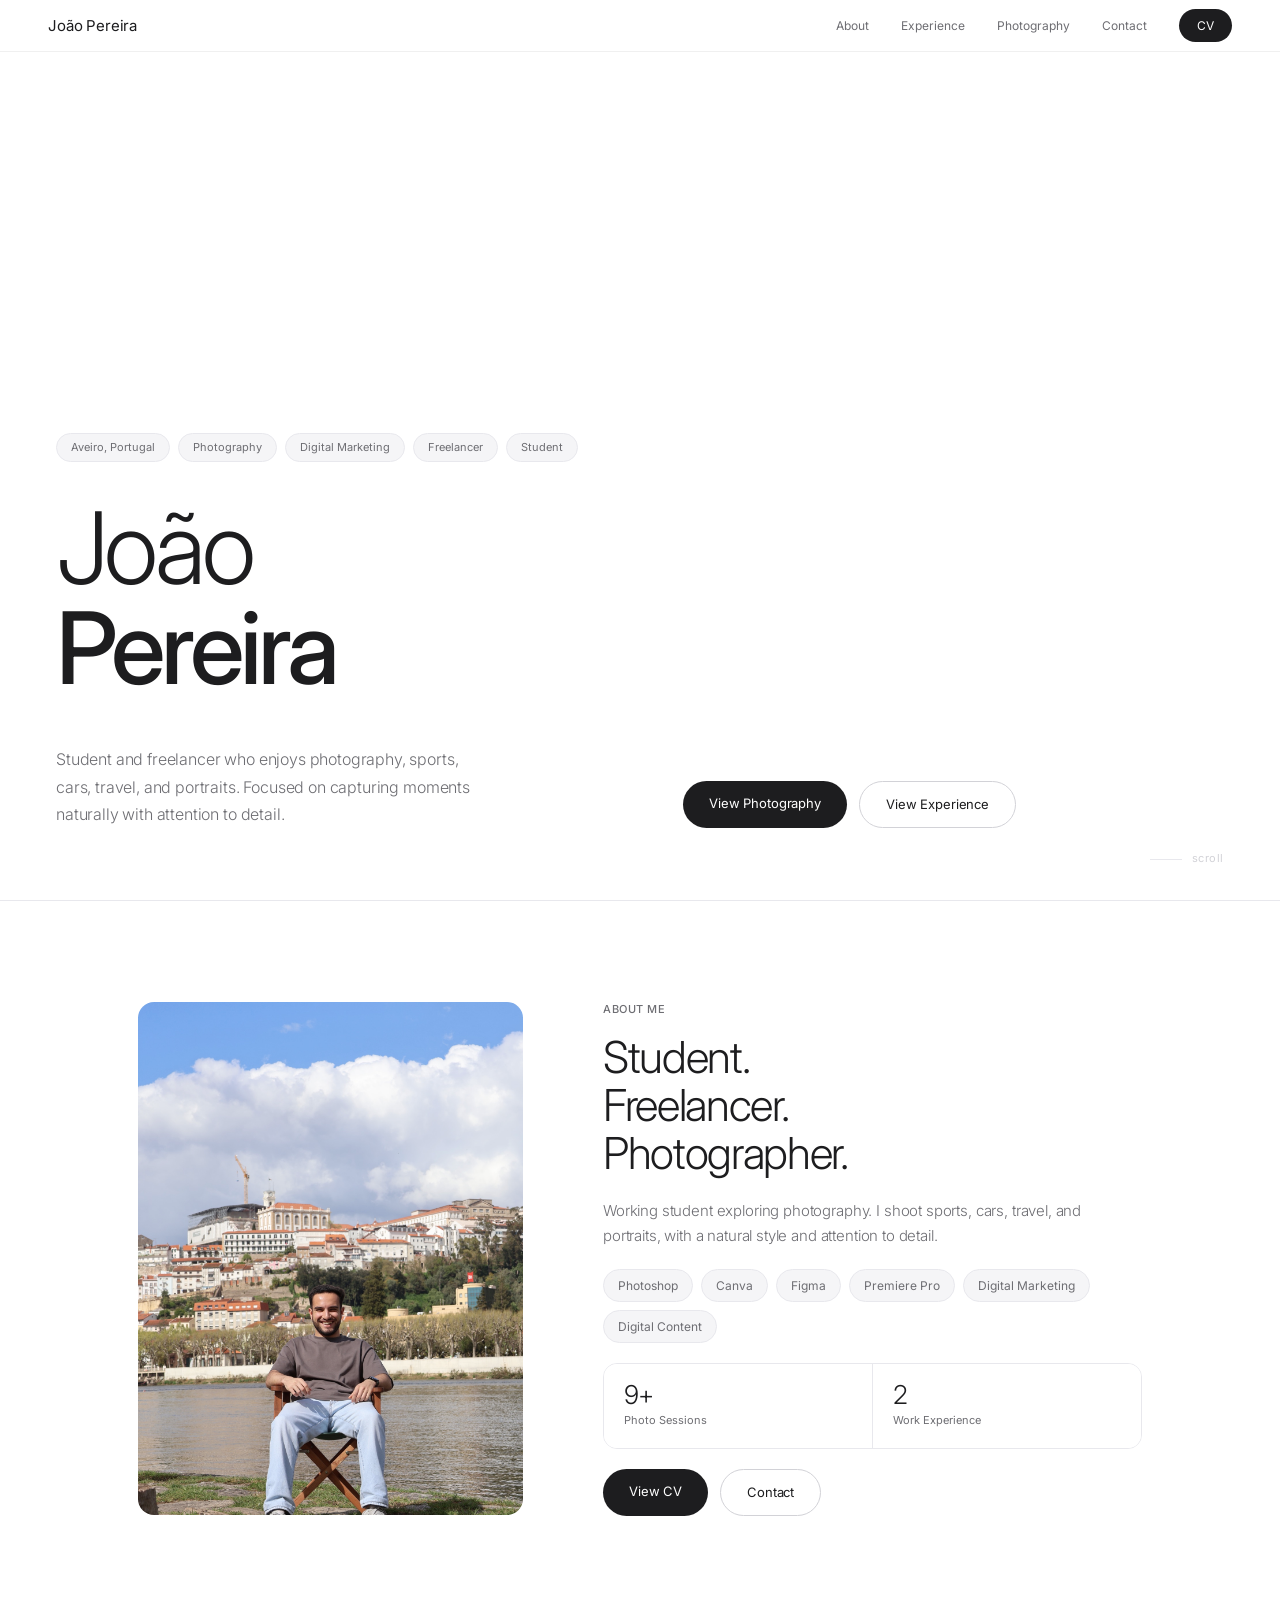
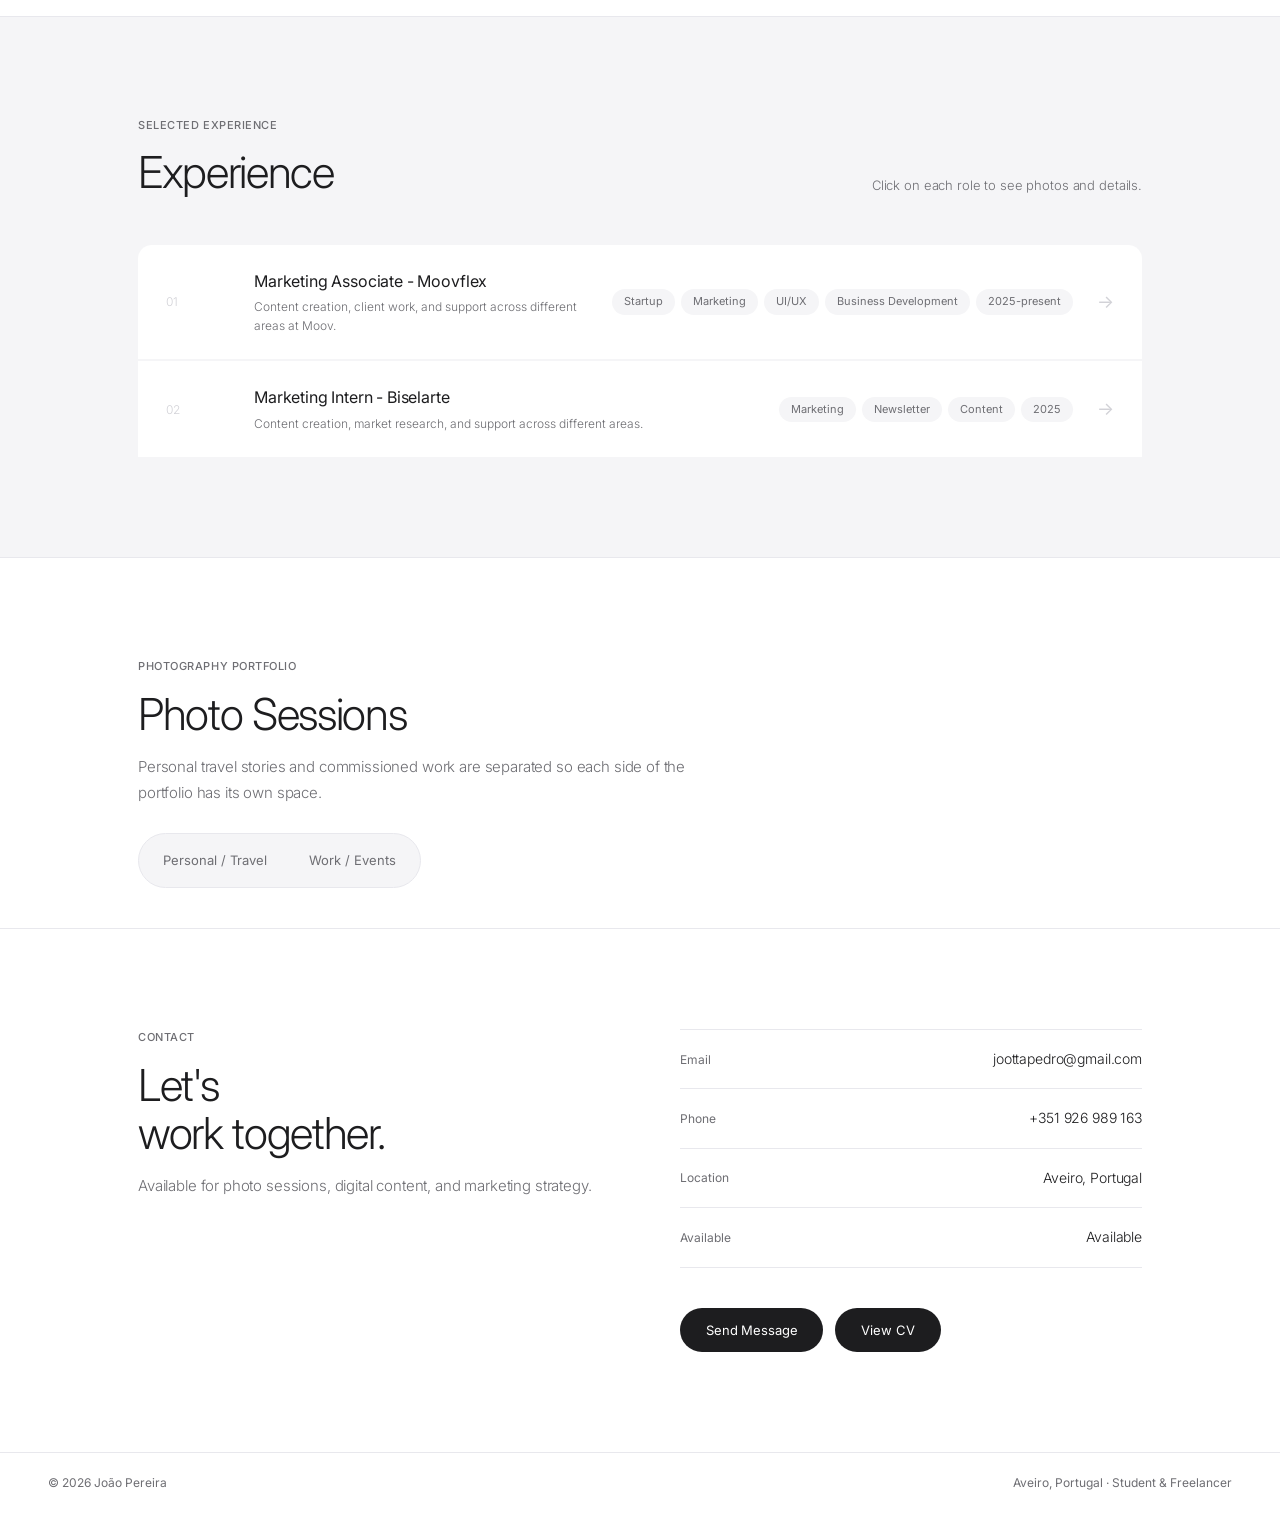
==== commit f61c89b9: "Improve gallery experience and optimize photo loading" ====
--- a/index.html
+++ b/index.html
@@ -6,7 +6,7 @@
   <title>João Pereira</title>
   <meta
     name="description"
-    content="João Pereira's portfolio featuring photography, projects, and contact information."
+    content="João Pereira's portfolio featuring photography, experience, and contact information."
   >
   <link rel="icon" type="image/png" sizes="32x32" href="logoJP_3.png">
   <link rel="preconnect" href="https://fonts.googleapis.com">
@@ -22,7 +22,7 @@
     <a href="#" class="logo">João Pereira</a>
     <nav aria-label="Main navigation">
       <a href="#sobre">About</a>
-      <a href="#projetos">Projects</a>
+      <a href="#projetos">Experience</a>
       <a href="#fotografia">Photography</a>
       <a href="#contacto">Contact</a>
       <a href="#" data-open-cv class="nav-cv">CV</a>
@@ -49,7 +49,7 @@
           </p>
           <div class="hero-actions">
             <a href="#fotografia" class="btn-dark">View Photography</a>
-            <a href="#projetos" class="btn-outline">View Projects</a>
+            <a href="#projetos" class="btn-outline">View Experience</a>
           </div>
         </div>
       </div>
@@ -64,7 +64,7 @@
           <div class="reveal">
             <img
               class="about-img"
-              src="fotos/profile/IMG_1069.jpeg"
+              src="fotos-web/profile/IMG_1069.jpg"
               alt="Portrait of João Pereira"
               loading="lazy"
             >
@@ -89,12 +89,8 @@
             </div>
             <div class="about-stats" aria-label="Experience highlights">
               <div class="stat-cell">
-                <div class="stat-n">6+</div>
+                <div class="stat-n">9+</div>
                 <div class="stat-l">Photo Sessions</div>
-              </div>
-              <div class="stat-cell">
-                <div class="stat-n">4</div>
-                <div class="stat-l">Countries</div>
               </div>
               <div class="stat-cell">
                 <div class="stat-n">2</div>
@@ -116,11 +112,11 @@
       <div class="section-wrap">
         <div class="projects-header reveal">
           <div>
-            <p class="eyebrow">Selected Projects</p>
-            <h2 class="sec-title">Projects</h2>
+            <p class="eyebrow">Selected Experience</p>
+            <h2 class="sec-title">Experience</h2>
           </div>
           <p class="sec-body projects-copy">
-            Click on each project to see photos and details.
+            Click on each role to see photos and details.
           </p>
         </div>
         <div class="projects-list reveal">
@@ -139,7 +135,7 @@
                 areas at Moov.
               </span>
             </span>
-            <span class="proj-tags" aria-label="Project tags">
+            <span class="proj-tags" aria-label="Experience tags">
               <span class="proj-tag">Startup</span>
               <span class="proj-tag">Marketing</span>
               <span class="proj-tag">UI/UX</span>
@@ -151,7 +147,7 @@
           <div class="proj-panel" id="p1" hidden>
             <p class="proj-panel-text">
               Responsible for producing photo and video content, assisting with
-              projects, and contributing to the brand's overall development.
+              client work, and contributing to the brand's overall development.
             </p>
             <div class="proj-panel-imgs">
               <img
@@ -187,7 +183,7 @@
                 areas.
               </span>
             </span>
-            <span class="proj-tags" aria-label="Project tags">
+            <span class="proj-tags" aria-label="Experience tags">
               <span class="proj-tag">Marketing</span>
               <span class="proj-tag">Newsletter</span>
               <span class="proj-tag">Content</span>
@@ -203,7 +199,7 @@
             </p>
             <div class="proj-panel-imgs">
               <img
-                src="fotos/biselarte/ft1.JPG"
+                src="fotos-web/work/biselarte/ft1.jpg"
                 alt="Visual content developed during the Biselarte internship"
                 loading="lazy"
               >
@@ -230,12 +226,84 @@
         <div class="reveal">
           <p class="eyebrow">Photography Portfolio</p>
           <h2 class="sec-title">Photo Sessions</h2>
-        </div>
-      </div>
-      <div class="photo-grid reveal">
-        <button class="photo-card normal" type="button" data-gallery="caramulo">
-          <img
-            src="fotos/caramulo/IMG_4634%20(1).JPG"
+          <p class="sec-body photo-intro">
+            Personal travel stories and commissioned work are separated so each
+            side of the portfolio has its own space.
+          </p>
+          <div class="photo-tabs" aria-label="Choose photography category">
+            <button class="photo-tab" type="button" data-photo-filter="personal" aria-pressed="false">
+              Personal / Travel
+            </button>
+            <button class="photo-tab" type="button" data-photo-filter="work" aria-pressed="false">
+              Work / Events
+            </button>
+          </div>
+        </div>
+      </div>
+      <div class="photo-grid reveal" data-photo-curtain hidden>
+        <button class="photo-card normal" type="button" data-gallery="malta" data-photo-group="personal" hidden>
+          <img
+            data-src="fotos-web/personal/malta/IMG_5990.jpg"
+            alt="Travel portrait in Malta"
+            loading="lazy"
+          >
+          <span class="photo-info">
+            <span class="photo-meta">
+              <span class="photo-cat">Travel</span>
+              <span class="photo-name">Malta</span>
+              <span class="photo-year">2025</span>
+            </span>
+            <span class="photo-open" aria-hidden="true">+</span>
+          </span>
+        </button>
+        <button class="photo-card normal" type="button" data-gallery="acores" data-photo-group="personal" hidden>
+          <img
+            data-src="fotos-web/personal/acores/IMG_2211.jpg"
+            alt="Landscape from the Azores"
+            loading="lazy"
+          >
+          <span class="photo-info">
+            <span class="photo-meta">
+              <span class="photo-cat">Landscapes</span>
+              <span class="photo-name">Azores</span>
+              <span class="photo-year">2025</span>
+            </span>
+            <span class="photo-open" aria-hidden="true">+</span>
+          </span>
+        </button>
+        <button class="photo-card normal" type="button" data-gallery="suecia" data-photo-group="personal" hidden>
+          <img
+            data-src="fotos-web/personal/sweden/IMG_8248.jpg"
+            alt="Travel photography in Sweden"
+            loading="lazy"
+          >
+          <span class="photo-info">
+            <span class="photo-meta">
+              <span class="photo-cat">Travel</span>
+              <span class="photo-name">Sweden</span>
+              <span class="photo-year">2026</span>
+            </span>
+            <span class="photo-open" aria-hidden="true">+</span>
+          </span>
+        </button>
+        <button class="photo-card normal" type="button" data-gallery="noruega" data-photo-group="personal" hidden>
+          <img
+            data-src="fotos-web/personal/norway/IMG_8775.jpg"
+            alt="Travel photography in Norway"
+            loading="lazy"
+          >
+          <span class="photo-info">
+            <span class="photo-meta">
+              <span class="photo-cat">Travel</span>
+              <span class="photo-name">Norway</span>
+              <span class="photo-year">2026</span>
+            </span>
+            <span class="photo-open" aria-hidden="true">+</span>
+          </span>
+        </button>
+        <button class="photo-card normal" type="button" data-gallery="caramulo" data-photo-group="work" hidden>
+          <img
+            data-src="fotos-web/work/caramulo/IMG_4634%20(1).jpg"
             alt="Car photography at Caramulo"
             loading="lazy"
           >
@@ -248,9 +316,9 @@
             <span class="photo-open" aria-hidden="true">+</span>
           </span>
         </button>
-        <button class="photo-card normal" type="button" data-gallery="anadia">
-          <img
-            src="fotos/anadia/IMG_3171.JPG"
+        <button class="photo-card normal" type="button" data-gallery="anadia" data-photo-group="work" hidden>
+          <img
+            data-src="fotos-web/work/anadia/IMG_3171.jpg"
             alt="Sports photography from Anadia"
             loading="lazy"
           >
@@ -259,66 +327,6 @@
               <span class="photo-cat">Sports</span>
               <span class="photo-name">Anadia</span>
               <span class="photo-year">2025</span>
-            </span>
-            <span class="photo-open" aria-hidden="true">+</span>
-          </span>
-        </button>
-        <button class="photo-card normal" type="button" data-gallery="malta">
-          <img
-            src="fotos/malta/IMG_5990.jpeg"
-            alt="Travel portrait in Malta"
-            loading="lazy"
-          >
-          <span class="photo-info">
-            <span class="photo-meta">
-              <span class="photo-cat">Travel</span>
-              <span class="photo-name">Malta</span>
-              <span class="photo-year">2025</span>
-            </span>
-            <span class="photo-open" aria-hidden="true">+</span>
-          </span>
-        </button>
-        <button class="photo-card normal" type="button" data-gallery="acores">
-          <img
-            src="fotos/acores/IMG_2211.JPG"
-            alt="Landscape from the Azores"
-            loading="lazy"
-          >
-          <span class="photo-info">
-            <span class="photo-meta">
-              <span class="photo-cat">Landscapes</span>
-              <span class="photo-name">Azores</span>
-              <span class="photo-year">2025</span>
-            </span>
-            <span class="photo-open" aria-hidden="true">+</span>
-          </span>
-        </button>
-        <button class="photo-card normal" type="button" data-gallery="suecia">
-          <img
-            src="fotos/sweden/IMG_2712.jpeg"
-            alt="Travel photography in Sweden"
-            loading="lazy"
-          >
-          <span class="photo-info">
-            <span class="photo-meta">
-              <span class="photo-cat">Travel</span>
-              <span class="photo-name">Sweden</span>
-              <span class="photo-year">2026</span>
-            </span>
-            <span class="photo-open" aria-hidden="true">+</span>
-          </span>
-        </button>
-        <button class="photo-card normal" type="button" data-gallery="noruega">
-          <img
-            src="fotos/norway/IMG_8775.jpeg"
-            alt="Travel photography in Norway"
-            loading="lazy"
-          >
-          <span class="photo-info">
-            <span class="photo-meta">
-              <span class="photo-cat">Travel</span>
-              <span class="photo-name">Norway</span>
-              <span class="photo-year">2026</span>
             </span>
             <span class="photo-open" aria-hidden="true">+</span>
           </span>
--- a/style.css
+++ b/style.css
@@ -302,6 +302,38 @@
   padding-bottom: 40px;
 }
 
+.photo-intro {
+  max-width: 560px;
+  margin-top: 16px;
+}
+
+.photo-tabs {
+  display: inline-flex;
+  gap: 6px;
+  padding: 6px;
+  margin-top: 28px;
+  background: var(--bg2);
+  border: 1px solid var(--xlight);
+  border-radius: 999px;
+}
+
+.photo-tab {
+  border: 0;
+  border-radius: 999px;
+  padding: 10px 18px;
+  background: transparent;
+  color: var(--muted);
+  cursor: pointer;
+  font-size: 13px;
+  transition: background 0.2s, color 0.2s, box-shadow 0.2s;
+}
+
+.photo-tab.active {
+  background: var(--text);
+  color: #fff;
+  box-shadow: 0 8px 22px rgba(29, 29, 31, 0.12);
+}
+
 .eyebrow {
   font-size: 11px;
   font-weight: 500;
@@ -379,9 +411,7 @@
 
 .about-stats {
   display: grid;
-  grid-template-columns: repeat(3, 1fr);
-  gap: 1px;
-  background: var(--xlight);
+  grid-template-columns: repeat(2, 1fr);
   border: 1px solid var(--xlight);
   border-radius: 14px;
   overflow: hidden;
@@ -390,6 +420,10 @@
 .stat-cell {
   background: var(--bg);
   padding: 18px 20px;
+}
+
+.stat-cell + .stat-cell {
+  border-left: 1px solid var(--xlight);
 }
 
 .stat-n {
@@ -544,6 +578,24 @@
   grid-template-columns: 1fr 1fr;
   gap: 2px;
   background: var(--xlight);
+  max-height: 0;
+  opacity: 0;
+  overflow: hidden;
+  transform: translateY(-12px);
+  transition:
+    max-height 0.7s cubic-bezier(0.25, 0.46, 0.45, 0.94),
+    opacity 0.35s ease,
+    transform 0.45s ease;
+}
+
+.photo-grid[hidden] {
+  display: none;
+}
+
+.photo-grid.open {
+  max-height: 1200px;
+  opacity: 1;
+  transform: translateY(0);
 }
 
 .photo-card {
@@ -556,6 +608,10 @@
   text-align: left;
 }
 
+.photo-card[hidden] {
+  display: none;
+}
+
 .photo-card img {
   width: 100%;
   height: 100%;
@@ -642,7 +698,10 @@
 }
 
 .gallery-overlay {
-  background: rgba(0, 0, 0, 0.96);
+  background:
+    radial-gradient(circle at 18% 10%, rgba(255, 255, 255, 0.12), transparent 28%),
+    radial-gradient(circle at 82% 88%, rgba(180, 170, 150, 0.12), transparent 30%),
+    rgba(8, 8, 9, 0.98);
   z-index: 500;
   display: flex;
   flex-direction: column;
@@ -660,31 +719,35 @@
   display: flex;
   justify-content: space-between;
   align-items: center;
-  padding: 20px 40px;
-  border-bottom: 1px solid rgba(255, 255, 255, 0.08);
+  padding: 24px 40px 18px;
+  border-bottom: 1px solid rgba(255, 255, 255, 0.06);
   flex-shrink: 0;
+  background: linear-gradient(to bottom, rgba(0, 0, 0, 0.28), transparent);
 }
 
 .gal-title {
-  font-size: 16px;
+  font-size: clamp(22px, 3vw, 34px);
   font-weight: 300;
   color: #fff;
-  letter-spacing: -0.01em;
+  letter-spacing: -0.04em;
+  line-height: 1;
 }
 
 .gal-subtitle {
   font-size: 12px;
-  color: rgba(255, 255, 255, 0.35);
-  margin-top: 2px;
+  color: rgba(255, 255, 255, 0.48);
+  margin-top: 8px;
+  letter-spacing: 0.08em;
+  text-transform: uppercase;
 }
 
 .gal-close,
 .cv-close {
-  background: rgba(255, 255, 255, 0.1);
-  border: none;
-  color: rgba(255, 255, 255, 0.7);
-  width: 32px;
-  height: 32px;
+  background: rgba(255, 255, 255, 0.08);
+  border: 1px solid rgba(255, 255, 255, 0.12);
+  color: rgba(255, 255, 255, 0.72);
+  width: 42px;
+  height: 42px;
   border-radius: 50%;
   cursor: pointer;
   font-size: 16px;
@@ -695,7 +758,8 @@
 }
 
 .gal-close:hover {
-  background: rgba(255, 255, 255, 0.2);
+  background: rgba(255, 255, 255, 0.18);
+  color: #fff;
 }
 
 .gal-stage {
@@ -704,27 +768,40 @@
   align-items: center;
   justify-content: center;
   position: relative;
-  padding: 24px 72px;
+  padding: 30px 88px;
   min-height: 0;
+}
+
+.gal-stage.loading::after {
+  content: "";
+  position: absolute;
+  width: 34px;
+  height: 34px;
+  border-radius: 50%;
+  border: 2px solid rgba(255, 255, 255, 0.16);
+  border-top-color: rgba(255, 255, 255, 0.75);
+  animation: gallerySpin 0.8s linear infinite;
 }
 
 .gal-stage img {
   max-height: 100%;
   max-width: 100%;
   object-fit: contain;
-  border-radius: 4px;
-  transition: opacity 0.25s;
+  border-radius: 18px;
+  transition: opacity 0.25s, transform 0.35s ease;
+  box-shadow: 0 24px 70px rgba(0, 0, 0, 0.42);
+  background: rgba(255, 255, 255, 0.04);
 }
 
 .gal-btn {
   position: absolute;
   top: 50%;
   transform: translateY(-50%);
-  background: rgba(255, 255, 255, 0.08);
-  border: 1px solid rgba(255, 255, 255, 0.1);
-  color: rgba(255, 255, 255, 0.6);
-  width: 44px;
-  height: 44px;
+  background: rgba(255, 255, 255, 0.09);
+  border: 1px solid rgba(255, 255, 255, 0.14);
+  color: rgba(255, 255, 255, 0.72);
+  width: 52px;
+  height: 52px;
   border-radius: 50%;
   cursor: pointer;
   font-size: 20px;
@@ -735,7 +812,8 @@
 }
 
 .gal-btn:hover {
-  background: rgba(255, 255, 255, 0.16);
+  background: rgba(255, 255, 255, 0.2);
+  color: #fff;
 }
 
 .gal-prev {
@@ -750,22 +828,26 @@
   display: flex;
   align-items: center;
   justify-content: space-between;
-  padding: 14px 40px 24px;
+  padding: 16px 40px 28px;
   flex-shrink: 0;
-  gap: 16px;
+  gap: 24px;
+  background: linear-gradient(to top, rgba(0, 0, 0, 0.42), transparent);
 }
 
 .gal-counter {
   font-size: 12px;
-  color: rgba(255, 255, 255, 0.3);
-  font-weight: 300;
+  color: rgba(255, 255, 255, 0.5);
+  font-weight: 400;
+  letter-spacing: 0.08em;
+  white-space: nowrap;
 }
 
 .gal-thumbs {
   display: flex;
-  gap: 6px;
+  gap: 10px;
   overflow-x: auto;
   scrollbar-width: none;
+  padding: 3px;
 }
 
 .gal-thumbs::-webkit-scrollbar {
@@ -773,26 +855,40 @@
 }
 
 .g-thumb {
-  width: 56px;
-  height: 40px;
-  object-fit: cover;
+  width: 82px;
+  height: 58px;
   cursor: pointer;
-  opacity: 0.3;
-  border-radius: 4px;
-  border: 1.5px solid transparent;
-  transition: opacity 0.2s, border-color 0.2s;
+  opacity: 0.45;
+  border-radius: 12px;
+  border: 1px solid rgba(255, 255, 255, 0.12);
+  transition: opacity 0.2s, border-color 0.2s, transform 0.2s;
   flex-shrink: 0;
   background: transparent;
   padding: 0;
+  overflow: hidden;
+}
+
+.g-thumb img {
+  width: 100%;
+  height: 100%;
+  object-fit: cover;
+  display: block;
 }
 
 .g-thumb.active {
   opacity: 1;
-  border-color: rgba(255, 255, 255, 0.5);
+  border-color: rgba(255, 255, 255, 0.72);
+  transform: translateY(-2px);
 }
 
 .g-thumb:hover {
-  opacity: 0.65;
+  opacity: 0.82;
+}
+
+@keyframes gallerySpin {
+  to {
+    transform: rotate(360deg);
+  }
 }
 
 .contact-grid {
@@ -1031,10 +1127,24 @@
     grid-template-columns: 1fr;
   }
 
+  .stat-cell + .stat-cell {
+    border-top: 1px solid var(--xlight);
+    border-left: 0;
+  }
+
   .photo-grid {
     grid-template-columns: 1fr;
     background: none;
     gap: 2px;
+  }
+
+  .photo-tabs {
+    width: 100%;
+  }
+
+  .photo-tab {
+    flex: 1;
+    padding-inline: 12px;
   }
 
   .photo-card.normal img {
@@ -1091,7 +1201,35 @@
   }
 
   .gal-stage {
-    padding: 24px 56px;
+    padding: 18px 52px;
+  }
+
+  .gal-btn {
+    width: 42px;
+    height: 42px;
+  }
+
+  .gal-prev {
+    left: 10px;
+  }
+
+  .gal-next {
+    right: 10px;
+  }
+
+  .gal-footer {
+    align-items: flex-start;
+    flex-direction: column;
+    gap: 12px;
+  }
+
+  .gal-thumbs {
+    width: 100%;
+  }
+
+  .g-thumb {
+    width: 70px;
+    height: 50px;
   }
 
   .contact-row {
